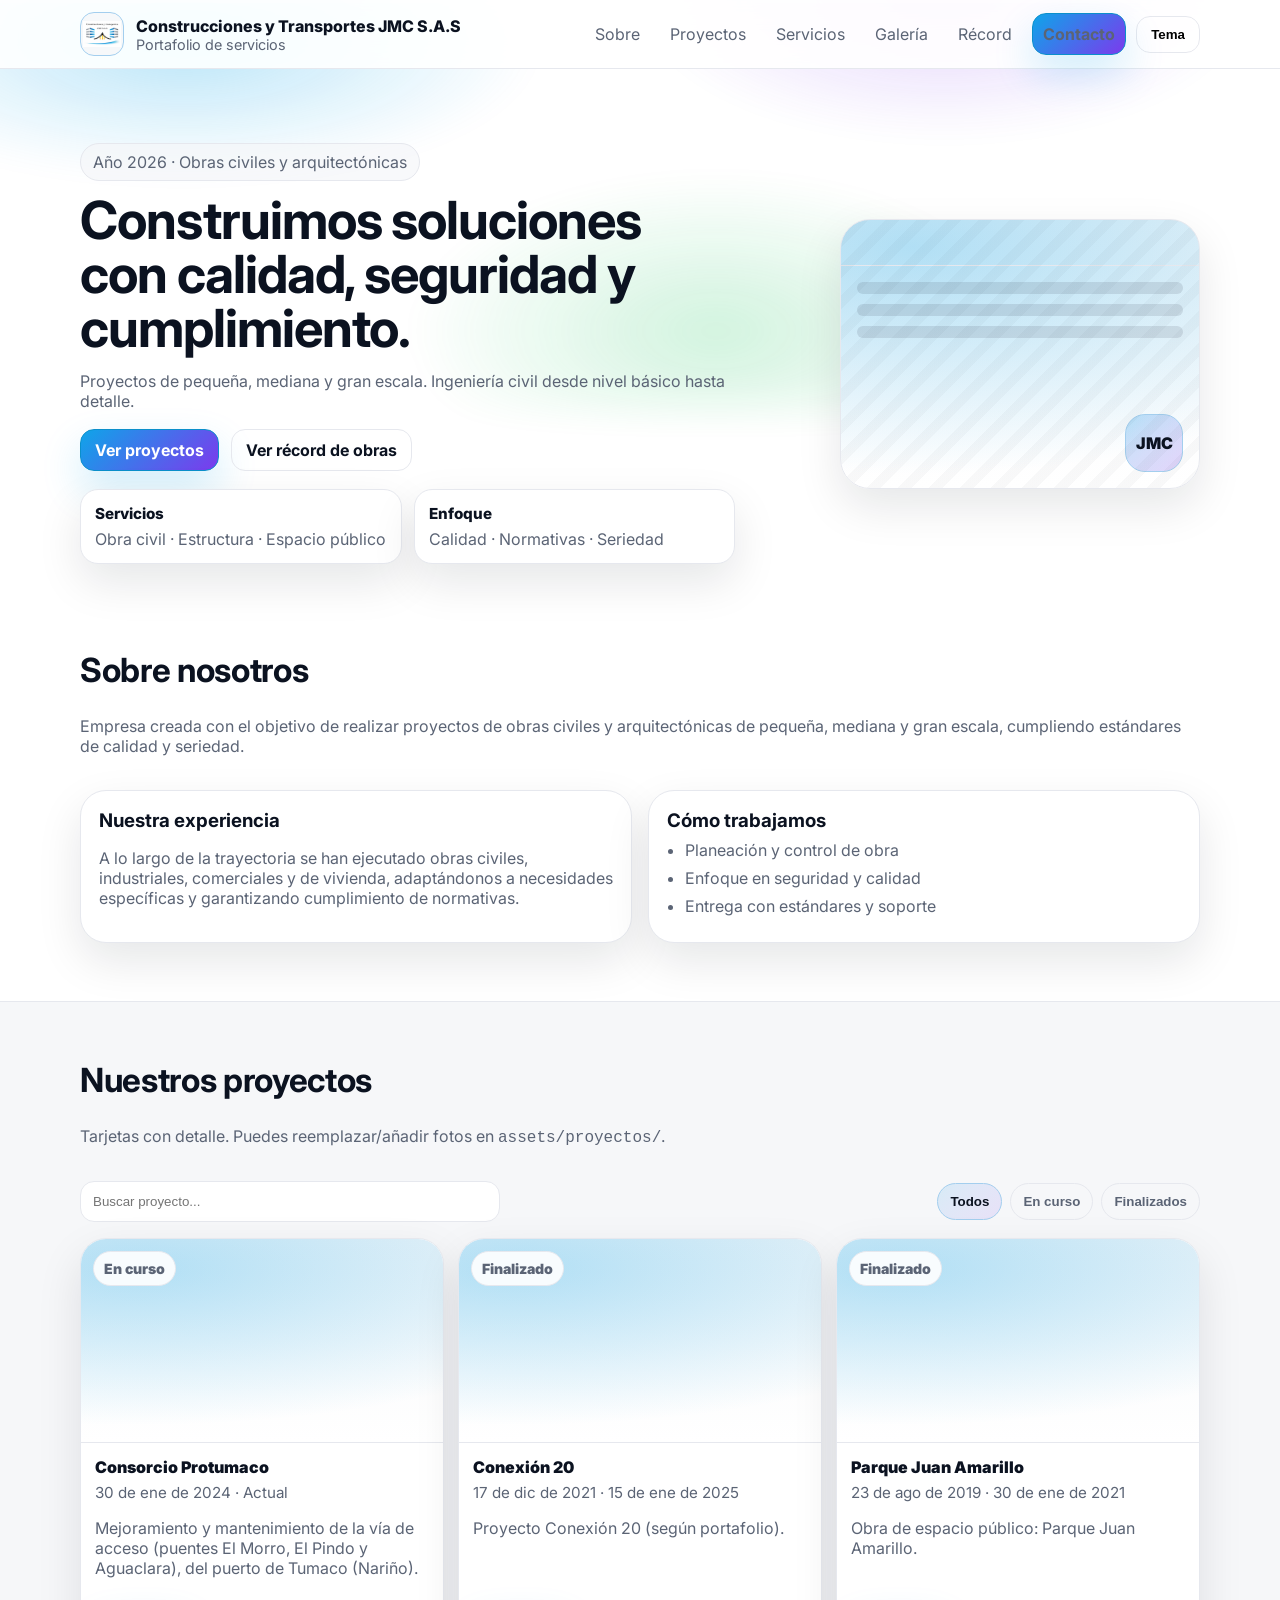
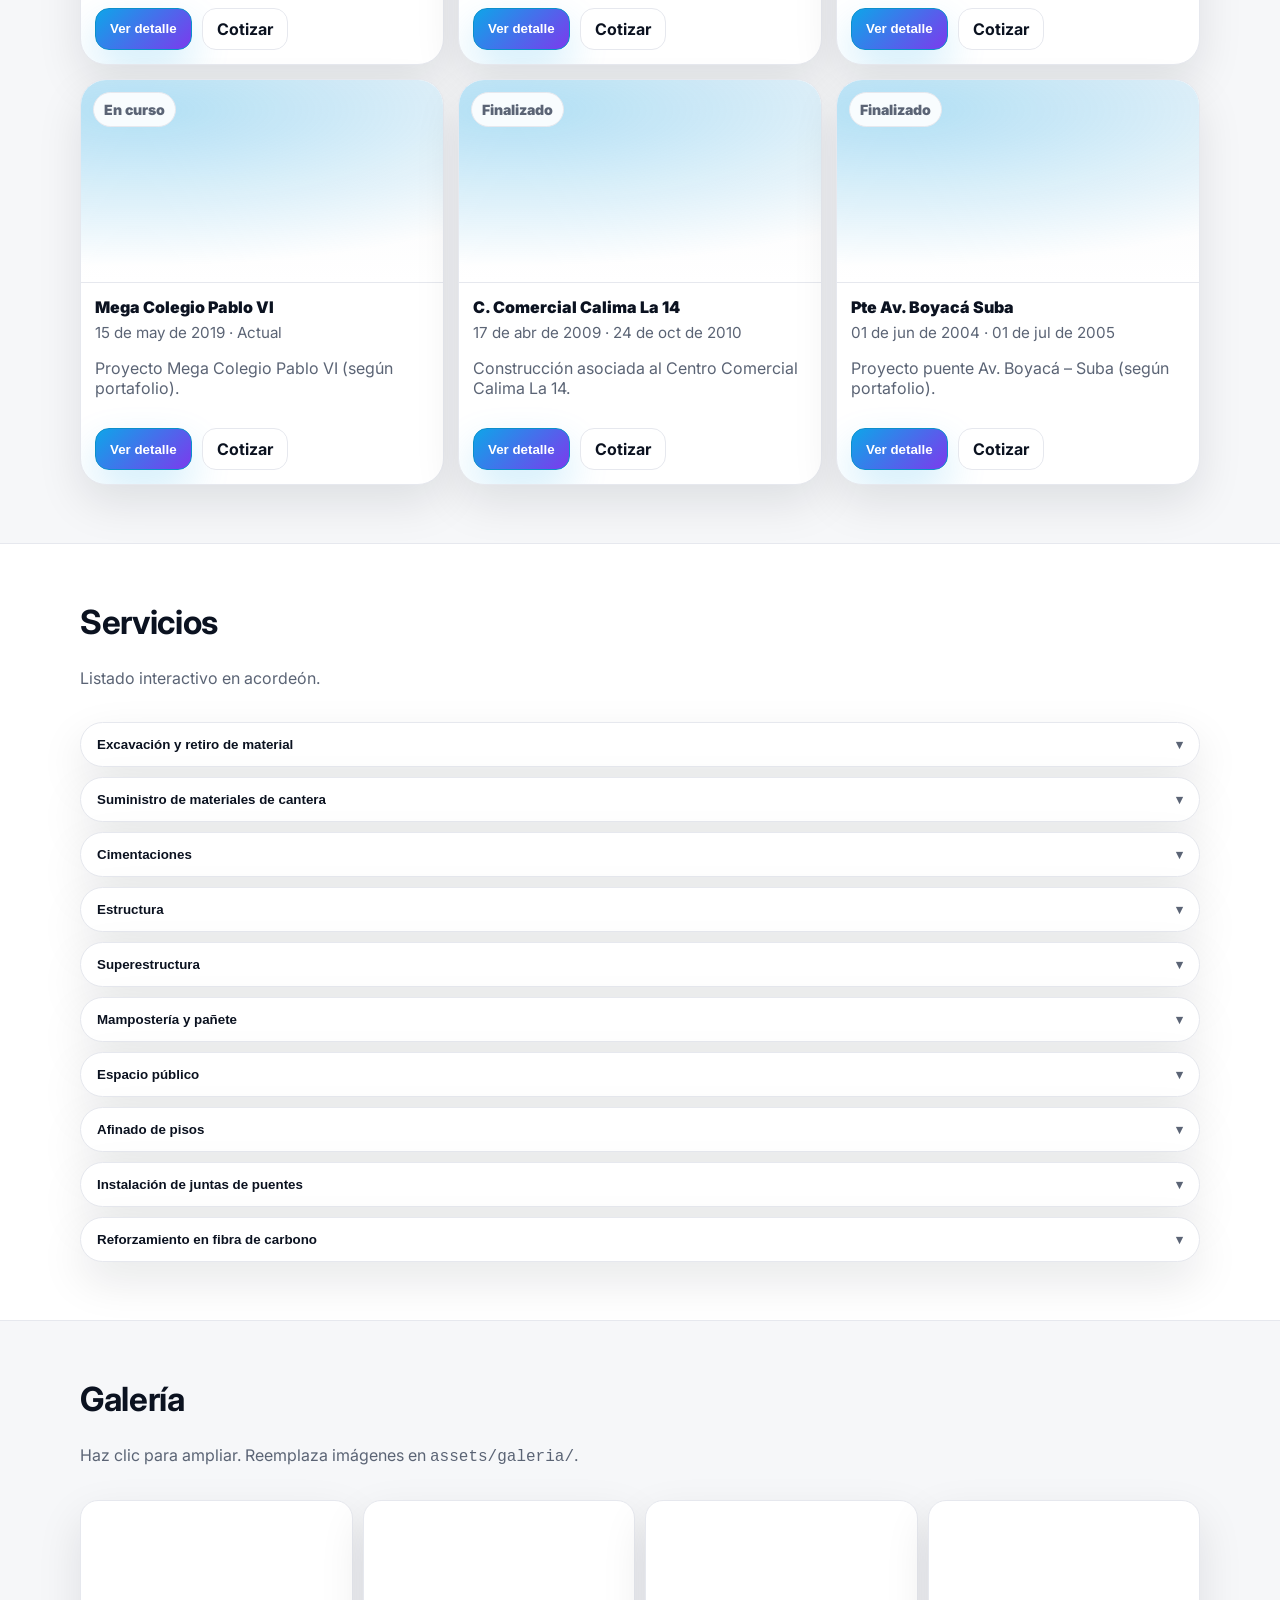
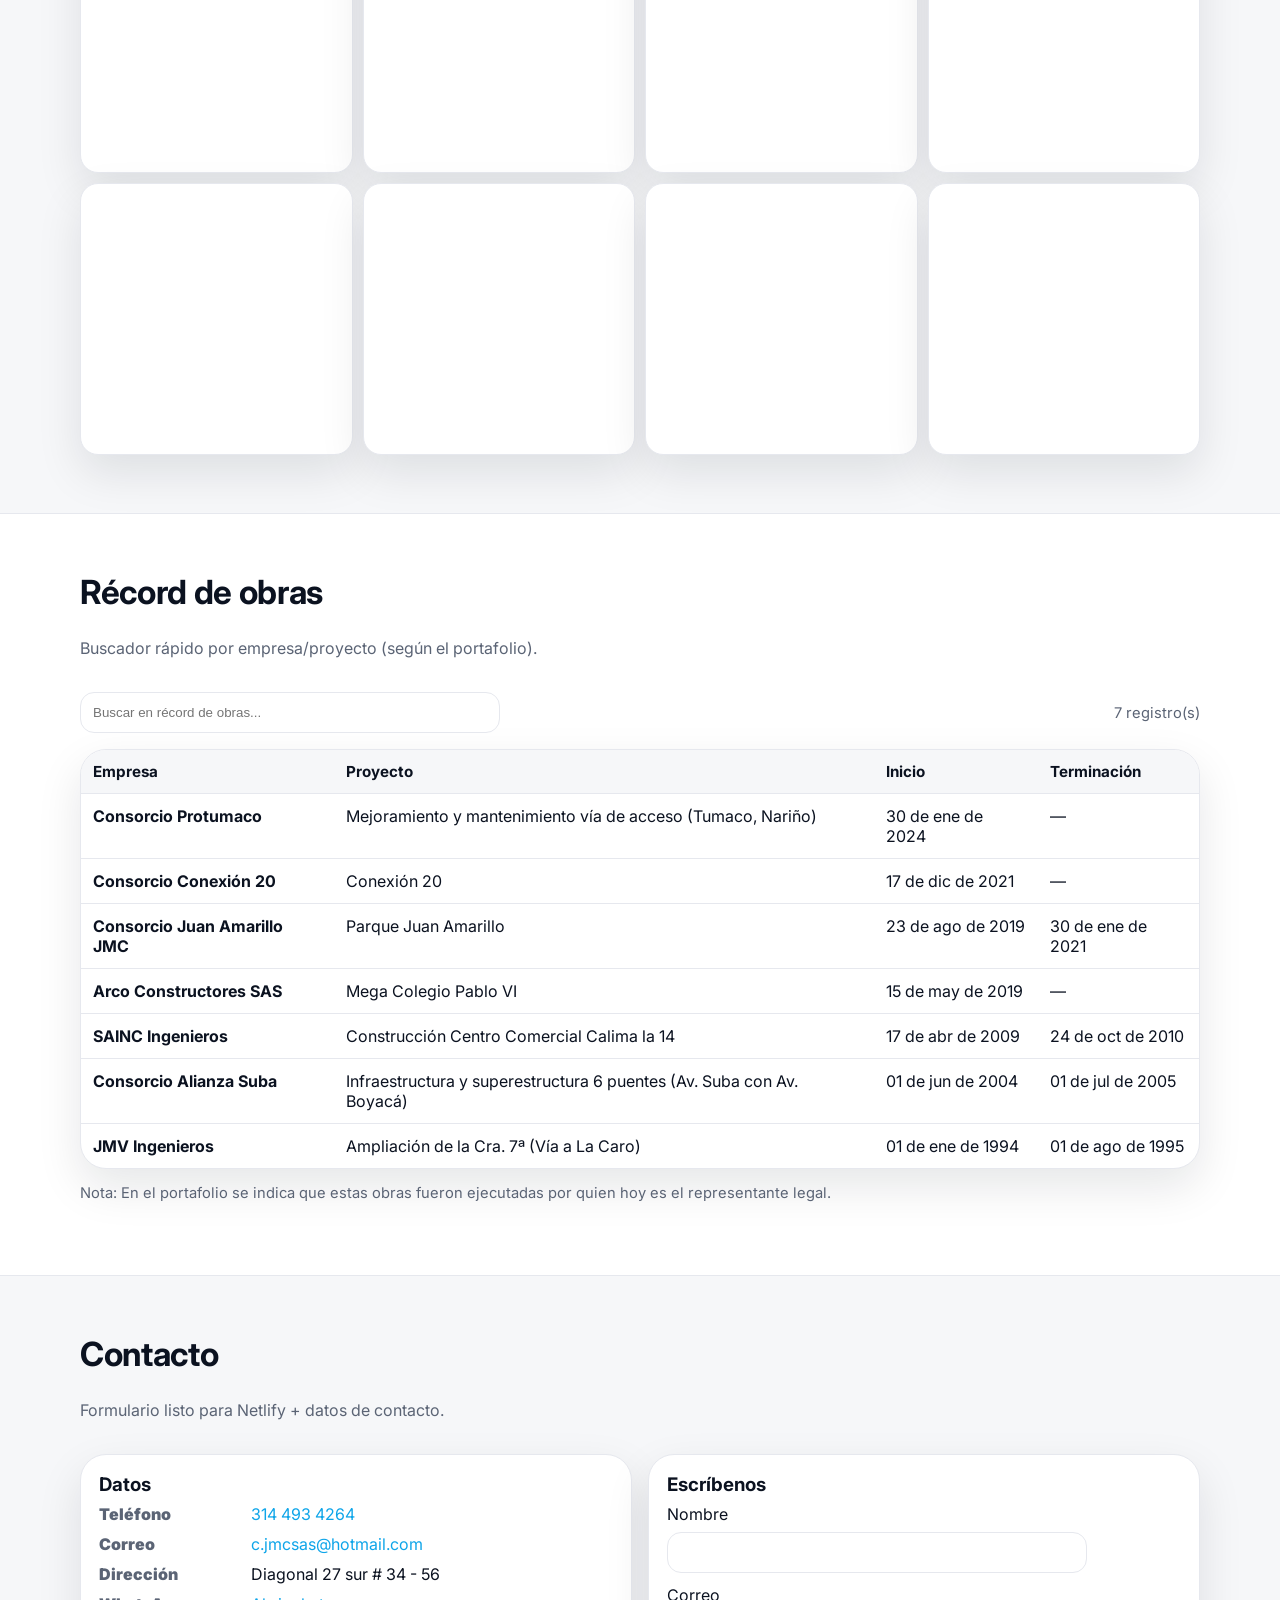
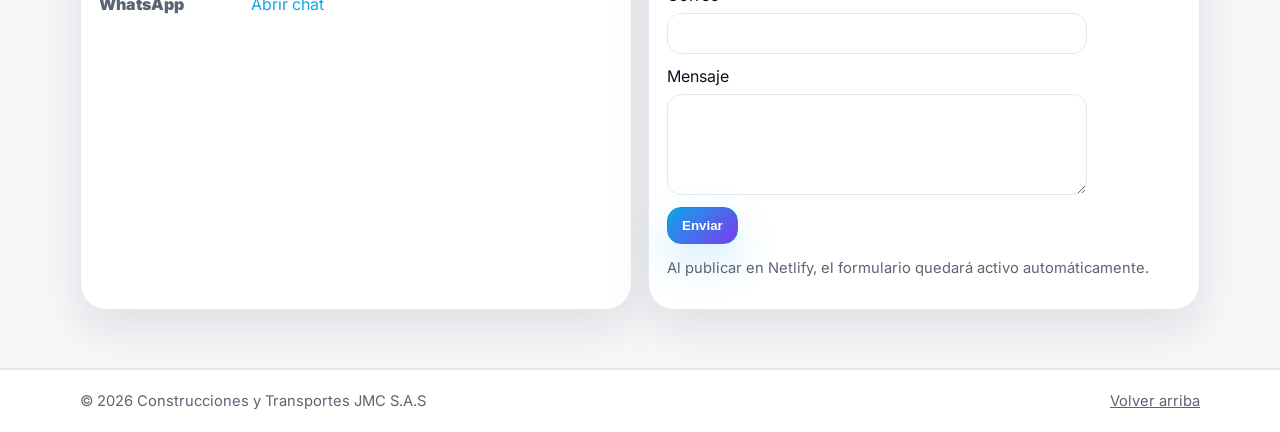
==== index.html @ 4c03ea97 "Subi sitio JMC" ====
<!doctype html>
<html lang="es">
<head>
  <meta charset="utf-8" />
  <meta name="viewport" content="width=device-width, initial-scale=1" />
  <title>Construcciones y Transportes JMC S.A.S — Portafolio</title>
  <meta name="description" content="Portafolio de servicios: obras civiles y arquitectónicas. Proyectos, servicios, galería, récord de obras y contacto." />
  <meta name="theme-color" content="#0ea5e9" />

  <link rel="preconnect" href="https://fonts.googleapis.com">
  <link rel="preconnect" href="https://fonts.gstatic.com" crossorigin>
  <link href="https://fonts.googleapis.com/css2?family=Inter:wght@400;500;600;700&display=swap" rel="stylesheet">

  <link rel="stylesheet" href="styles.css" />
</head>
<body>
    <div class="progress" aria-hidden="true">
    <div class="progress__bar" id="progressBar"></div>
    </div>
  <a class="skip" href="#contenido">Saltar al contenido</a>

  <header class="header">
    <div class="container header__inner">
      <div class="brand" aria-label="Construcciones y Transportes JMC S.A.S">
        <div class="brand__mark" aria-label="Logo de Construcciones y Transportes JMC S.A.S">
            <img src="assets/logo-jmc.png" alt="Logo JMC" />
        </div>
        <div class="brand__text">
          <div class="brand__name">Construcciones y Transportes JMC S.A.S</div>
          <div class="brand__tag">Portafolio de servicios</div>
        </div>
      </div>

      <nav class="nav" aria-label="Navegación principal">
        <button class="nav__toggle" id="menuBtn" aria-expanded="false" aria-controls="menu">
          Menú
        </button>
        <div class="nav__links" id="menu">
          <a href="#sobre">Sobre</a>
          <a href="#proyectos">Proyectos</a>
          <a href="#servicios">Servicios</a>
          <a href="#galeria">Galería</a>
          <a href="#record">Récord</a>
          <a class="btn btn--primary" href="#contacto">Contacto</a>
          <button class="btn btn--ghost" id="themeBtn" type="button" aria-label="Cambiar tema">Tema</button>
        </div>
      </nav>
    </div>
  </header>

  <main id="contenido">
    <section class="hero">
    <div class="hero__bg" aria-hidden="true"></div>
      <div class="container hero__inner">
        <div class="hero__copy">
          <p class="pill">Año 2026 · Obras civiles y arquitectónicas</p>
          <h1>Construimos soluciones con calidad, seguridad y cumplimiento.</h1>
          <p class="muted">
            Proyectos de pequeña, mediana y gran escala. Ingeniería civil desde nivel básico hasta detalle.
          </p>

          <div class="hero__cta">
            <a class="btn btn--primary" href="#proyectos">Ver proyectos</a>
            <a class="btn btn--ghost" href="#record">Ver récord de obras</a>
          </div>

          <div class="hero__meta">
            <div class="metaCard">
              <div class="metaCard__k">Servicios</div>
              <div class="metaCard__v">Obra civil · Estructura · Espacio público</div>
            </div>
            <div class="metaCard">
              <div class="metaCard__k">Enfoque</div>
              <div class="metaCard__v">Calidad · Normativas · Seriedad</div>
            </div>
          </div>
        </div>

        <div class="hero__visual" aria-hidden="true">
          <div class="visualCard">
            <div class="visualCard__top"></div>
            <div class="visualCard__lines">
              <div></div><div></div><div></div>
            </div>
            <div class="visualCard__badge">JMC</div>
          </div>
        </div>
      </div>
    </section>

    <section id="sobre" class="section">
      <div class="container">
        <div class="section__head">
          <h2>Sobre nosotros</h2>
          <p class="muted">
            Empresa creada con el objetivo de realizar proyectos de obras civiles y arquitectónicas de pequeña, mediana y gran escala,
            cumpliendo estándares de calidad y seriedad.
          </p>
        </div>

        <div class="grid2">
          <article class="card">
            <h3>Nuestra experiencia</h3>
            <p class="muted">
              A lo largo de la trayectoria se han ejecutado obras civiles, industriales, comerciales y de vivienda,
              adaptándonos a necesidades específicas y garantizando cumplimiento de normativas.
            </p>
          </article>

          <article class="card">
            <h3>Cómo trabajamos</h3>
            <ul class="list">
              <li>Planeación y control de obra</li>
              <li>Enfoque en seguridad y calidad</li>
              <li>Entrega con estándares y soporte</li>
            </ul>
          </article>
        </div>
      </div>
    </section>

    <section id="proyectos" class="section section--alt">
      <div class="container">
        <div class="section__head">
          <h2>Nuestros proyectos</h2>
          <p class="muted">Tarjetas con detalle. Puedes reemplazar/añadir fotos en <code>assets/proyectos/</code>.</p>
        </div>

        <div class="toolbar">
          <input id="projectSearch" class="input" type="search" placeholder="Buscar proyecto..." />
          <div class="chips" role="tablist" aria-label="Filtrar proyectos">
            <button class="chip is-active" data-filter="todos" type="button">Todos</button>
            <button class="chip" data-filter="en-curso" type="button">En curso</button>
            <button class="chip" data-filter="finalizado" type="button">Finalizados</button>
          </div>
        </div>

        <div id="projectsGrid" class="cards"></div>
      </div>
    </section>

    <section id="servicios" class="section">
      <div class="container">
        <div class="section__head">
          <h2>Servicios</h2>
          <p class="muted">Listado interactivo en acordeón.</p>
        </div>

        <div id="servicesAccordion" class="accordion"></div>
      </div>
    </section>

    <section id="galeria" class="section section--alt">
      <div class="container">
        <div class="section__head">
          <h2>Galería</h2>
          <p class="muted">Haz clic para ampliar. Reemplaza imágenes en <code>assets/galeria/</code>.</p>
        </div>

        <div id="galleryGrid" class="gallery"></div>
      </div>
    </section>

    <section id="record" class="section">
      <div class="container">
        <div class="section__head">
          <h2>Récord de obras</h2>
          <p class="muted">Buscador rápido por empresa/proyecto (según el portafolio).</p>
        </div>

        <div class="toolbar">
          <input id="recordSearch" class="input" type="search" placeholder="Buscar en récord de obras..." />
          <span class="muted small" id="recordCount"></span>
        </div>

        <div class="tableWrap">
          <table class="table" aria-label="Récord de obras">
            <thead>
              <tr>
                <th>Empresa</th>
                <th>Proyecto</th>
                <th>Inicio</th>
                <th>Terminación</th>
              </tr>
            </thead>
            <tbody id="recordBody"></tbody>
          </table>
        </div>

        <p class="muted small">
          Nota: En el portafolio se indica que estas obras fueron ejecutadas por quien hoy es el representante legal.
        </p>
      </div>
    </section>

    <section id="contacto" class="section section--alt">
      <div class="container">
        <div class="section__head">
          <h2>Contacto</h2>
          <p class="muted">Formulario listo para Netlify + datos de contacto.</p>
        </div>

        <div class="grid2">
          <article class="card">
            <h3>Datos</h3>
            <div class="kv">
              <div class="kv__k">Teléfono</div>
              <div class="kv__v"><a href="tel:+573144934264">314 493 4264</a></div>

              <div class="kv__k">Correo</div>
              <div class="kv__v"><a href="mailto:c.jmcsas@hotmail.com">c.jmcsas@hotmail.com</a></div>

              <div class="kv__k">Dirección</div>
              <div class="kv__v">Diagonal 27 sur # 34 - 56</div>

              <div class="kv__k">WhatsApp</div>
              <div class="kv__v"><a href="https://wa.me/573144934264" target="_blank" rel="noreferrer">Abrir chat</a></div>
            </div>
          </article>

          <article class="card">
            <h3>Escríbenos</h3>

            <!-- Netlify Forms -->
            <form name="contacto" method="POST" data-netlify="true" netlify-honeypot="bot-field">
              <input type="hidden" name="form-name" value="contacto" />
              <p class="hidden">
                <label>Si eres bot, no llenes esto: <input name="bot-field" /></label>
              </p>

              <label class="label">Nombre
                <input class="input" name="nombre" required />
              </label>

              <label class="label">Correo
                <input class="input" name="email" type="email" required />
              </label>

              <label class="label">Mensaje
                <textarea class="input" name="mensaje" rows="5" required></textarea>
              </label>

              <button class="btn btn--primary" type="submit">Enviar</button>
              <p class="muted small">Al publicar en Netlify, el formulario quedará activo automáticamente.</p>
            </form>
          </article>
        </div>
      </div>
    </section>
  </main>

  <footer class="footer">
    <div class="container footer__inner">
      <span class="muted small">© <span id="year"></span> Construcciones y Transportes JMC S.A.S</span>
      <a class="muted small" href="#contenido">Volver arriba</a>
    </div>
  </footer>

  <!-- Modal reutilizable -->
  <div class="modal" id="modal" aria-hidden="true" role="dialog" aria-modal="true" aria-label="Detalle">
    <div class="modal__backdrop" data-close></div>
    <div class="modal__panel" role="document">
      <button class="modal__close" data-close aria-label="Cerrar">✕</button>
      <div id="modalContent"></div>
    </div>
  </div>

  <script src="main.js"></script>
</body>
</html>
---- styles.css ----
:root{
  --bg: #ffffff;
  --bg2:#f6f7f9;
  --text:#0b1220;
  --muted:#5b6475;
  --card:#ffffff;
  --border:#e6e8ee;

  /* acentos más “premium” */
  --accent:#0ea5e9;
  --accent2:#7c3aed;   /* violeta */
  --accent3:#22c55e;   /* verde */
  --shadow: 0 18px 45px rgba(11,18,32,.10);

  --radius: 18px;
  --radius2: 26px;

  --ease: cubic-bezier(.2,.8,.2,1);
}

[data-theme="dark"]{
  --bg:#0b1220;
  --bg2:#0f172a;
  --text:#eaf0ff;
  --muted:#aab3c7;
  --card:#0f172a;
  --border:#22304a;

  --accent:#38bdf8;
  --accent2:#a78bfa;
  --accent3:#4ade80;

  --shadow: 0 18px 60px rgba(0,0,0,.40);
}

*{box-sizing:border-box}
html{scroll-behavior:smooth}
body{
  margin:0;
  font-family: Inter, system-ui, -apple-system, Segoe UI, Roboto, Arial, sans-serif;
  background:var(--bg);
  color:var(--text);
  overflow-x:hidden;
}

a{color:inherit}
code{font-family: ui-monospace, SFMono-Regular, Menlo, Monaco, Consolas, "Liberation Mono", "Courier New", monospace}

.container{width:min(1120px, 92%); margin-inline:auto}
.muted{color:var(--muted)}
.small{font-size:.92rem}
.hidden{display:none}

/* Barra de progreso */
.progress{
  position:fixed;
  top:0; left:0; right:0;
  height:3px;
  z-index:999;
  background: color-mix(in oklab, var(--bg), transparent 60%);
}
.progress__bar{
  height:100%;
  width:0%;
  background: linear-gradient(90deg, var(--accent), var(--accent2), var(--accent3));
  box-shadow: 0 0 18px color-mix(in oklab, var(--accent), transparent 60%);
}

/* Accesibilidad */
.skip{
  position:absolute; left:-999px; top:auto; width:1px; height:1px; overflow:hidden;
}
.skip:focus{left:12px; top:12px; width:auto; height:auto; padding:10px 12px; background:var(--card); border:1px solid var(--border); border-radius:12px; z-index:999}

/* Header */
.header{
  position:sticky; top:0; z-index:50;
  backdrop-filter:saturate(180%) blur(12px);
  background: color-mix(in oklab, var(--bg), transparent 10%);
  border-bottom:1px solid var(--border);
}
.header__inner{display:flex; align-items:center; justify-content:space-between; gap:16px; padding:12px 0}

.brand{display:flex; align-items:center; gap:12px; min-width:240px}
.brand__mark{
  width:44px;
  height:44px;
  border-radius:14px;
  display:grid;
  place-items:center;
  overflow:hidden; /* importante para que el logo no se salga */
  border:1px solid color-mix(in oklab, var(--accent), var(--border) 60%);
  background: color-mix(in oklab, var(--bg2), transparent 20%);
}

.brand__mark img{
  width:100%;
  height:100%;
  object-fit:contain; /* mantiene proporción del logo */
  padding:2px;        /* aire alrededor, ajusta si lo quieres más grande */
}

.brand__name{font-weight:800}
.brand__tag{font-size:.9rem; color:var(--muted)}

.nav{display:flex; align-items:center; gap:12px}
.nav__toggle{
  display:none;
  padding:10px 12px;
  border-radius:12px;
  border:1px solid var(--border);
  background:var(--card);
  cursor:pointer;
}
.nav__links{display:flex; align-items:center; gap:10px}
.nav__links a{padding:10px 10px; text-decoration:none; color:var(--muted); position:relative}
.nav__links a:hover{color:var(--text)}
.nav__links a::after{
  content:"";
  position:absolute;
  left:10px; right:10px; bottom:6px;
  height:2px; border-radius:99px;
  transform:scaleX(0);
  transform-origin:left;
  transition:transform .25s var(--ease);
  background: linear-gradient(90deg, var(--accent), var(--accent2));
}
.nav__links a:hover::after{transform:scaleX(1)}

.btn{
  display:inline-flex; align-items:center; justify-content:center;
  gap:8px;
  padding:10px 14px;
  border-radius:14px;
  border:1px solid var(--border);
  background:var(--card);
  cursor:pointer;
  text-decoration:none;
  font-weight:700;
  transition: transform .18s var(--ease), box-shadow .18s var(--ease), border-color .18s var(--ease);
}
.btn:hover{transform: translateY(-1px); box-shadow: var(--shadow)}
.btn:active{transform: translateY(0px) scale(.99)}

.btn--primary{
  background: linear-gradient(135deg, var(--accent), var(--accent2));
  border-color: color-mix(in oklab, var(--accent), #000 10%);
  color:white;
  box-shadow: 0 18px 40px rgba(14,165,233,.20);
}
.btn--primary:hover{
  box-shadow: 0 22px 55px rgba(124,58,237,.22);
}
.btn--ghost{background:transparent}

/* HERO más llamativo */
.hero{padding:74px 0 28px; position:relative}
.hero__bg{
  position:absolute;
  inset:-180px -120px auto -120px;
  height:520px;
  background:
    radial-gradient(600px 220px at 20% 30%, color-mix(in oklab, var(--accent), transparent 70%), transparent 60%),
    radial-gradient(520px 240px at 70% 20%, color-mix(in oklab, var(--accent2), transparent 75%), transparent 60%),
    radial-gradient(520px 260px at 55% 85%, color-mix(in oklab, var(--accent3), transparent 78%), transparent 60%);
  filter: blur(18px);
  opacity:.95;
  pointer-events:none;
  animation: floatBg 10s var(--ease) infinite alternate;
}
@keyframes floatBg{
  from{ transform: translateY(-6px) }
  to{ transform: translateY(10px) }
}

.hero__inner{display:grid; grid-template-columns: 1.2fr .8fr; gap:28px; align-items:center; position:relative}
.pill{
  display:inline-flex; align-items:center;
  padding:8px 12px;
  border-radius:999px;
  border:1px solid var(--border);
  background: color-mix(in oklab, var(--bg2), transparent 30%);
  color:var(--muted);
  margin:0 0 12px;
}
.hero h1{
  font-size: clamp(2.05rem, 4.1vw, 3.35rem);
  line-height:1.03;
  margin:0 0 12px;
  letter-spacing:-.02em;
}
.hero h1 .grad{
  background: linear-gradient(135deg, var(--accent), var(--accent2));
  -webkit-background-clip:text;
  background-clip:text;
  color:transparent;
}
.hero__cta{display:flex; gap:12px; flex-wrap:wrap; margin:18px 0 18px}

.hero__meta{display:grid; grid-template-columns:1fr 1fr; gap:12px}
.metaCard{
  padding:14px;
  border-radius: var(--radius);
  border:1px solid var(--border);
  background: color-mix(in oklab, var(--card), transparent 0%);
  box-shadow: var(--shadow);
  transition: transform .22s var(--ease);
}
.metaCard:hover{transform: translateY(-2px)}
.metaCard__k{font-weight:800; font-size:.95rem}
.metaCard__v{color:var(--muted); margin-top:6px}

.hero__visual{display:flex; justify-content:flex-end}
.visualCard{
  width:min(360px, 100%);
  aspect-ratio: 4/3;
  border-radius: 30px;
  border:1px solid var(--border);
  background:
    radial-gradient(900px 380px at 20% 10%, color-mix(in oklab, var(--accent), transparent 70%), transparent 60%),
    linear-gradient(180deg, var(--bg2), var(--bg));
  box-shadow: var(--shadow);
  position:relative;
  overflow:hidden;
  transform-style:preserve-3d;
  transition: transform .25s var(--ease);
}
.visualCard::after{
  content:"";
  position:absolute;
  inset:-40px;
  background: repeating-linear-gradient(
    135deg,
    color-mix(in oklab, var(--text), transparent 92%),
    color-mix(in oklab, var(--text), transparent 92%) 10px,
    transparent 10px,
    transparent 22px
  );
  opacity:.35;
  pointer-events:none;
}
.visualCard__top{height:46px; border-bottom:1px solid var(--border)}
.visualCard__lines{padding:16px; display:grid; gap:10px; position:relative}
.visualCard__lines div{
  height:12px;
  border-radius:999px;
  background: color-mix(in oklab, var(--text), transparent 90%);
}
.visualCard__badge{
  position:absolute; right:16px; bottom:16px;
  width:58px; height:58px; border-radius:20px;
  background: linear-gradient(135deg,
    color-mix(in oklab, var(--accent), transparent 70%),
    color-mix(in oklab, var(--accent2), transparent 78%));
  border:1px solid color-mix(in oklab, var(--accent), var(--border) 60%);
  display:grid; place-items:center;
  font-weight:900;
}

/* Secciones */
.section{padding:58px 0}
.section--alt{background:var(--bg2); border-block:1px solid var(--border)}
.section__head{display:flex; flex-direction:column; gap:10px; margin-bottom:18px}
.section__head h2{margin:0; font-size: clamp(1.45rem, 2.6vw, 2.1rem); letter-spacing:-.01em}

.grid2{display:grid; grid-template-columns:1fr 1fr; gap:16px}
.card{
  padding:18px;
  border-radius: var(--radius2);
  border:1px solid var(--border);
  background:var(--card);
  box-shadow: var(--shadow);
  transition: transform .22s var(--ease), box-shadow .22s var(--ease);
}
.card:hover{transform: translateY(-2px); box-shadow: 0 22px 70px rgba(11,18,32,.12)}
.card h3{margin:0 0 8px}
.list{margin:0; padding-left:18px; color:var(--muted)}
.list li{margin:8px 0}

.toolbar{display:flex; align-items:center; justify-content:space-between; gap:12px; flex-wrap:wrap; margin:14px 0 16px}
.input{
  width:min(420px, 100%);
  padding:12px 12px;
  border-radius:14px;
  border:1px solid var(--border);
  background:var(--card);
  color:var(--text);
  outline:none;
  transition: border-color .18s var(--ease), box-shadow .18s var(--ease);
}
.input:focus{
  border-color: color-mix(in oklab, var(--accent), var(--border) 40%);
  box-shadow: 0 0 0 6px color-mix(in oklab, var(--accent), transparent 88%);
}
.label{display:grid; gap:8px; margin-bottom:12px}
textarea.input{resize:vertical}

.chips{display:flex; gap:8px; flex-wrap:wrap}
.chip{
  padding:10px 12px;
  border-radius:999px;
  border:1px solid var(--border);
  background:transparent;
  cursor:pointer;
  color:var(--muted);
  font-weight:800;
  transition: transform .18s var(--ease), background .18s var(--ease);
}
.chip:hover{transform: translateY(-1px)}
.chip.is-active{
  background: linear-gradient(135deg,
    color-mix(in oklab, var(--accent), transparent 85%),
    color-mix(in oklab, var(--accent2), transparent 88%));
  border-color: color-mix(in oklab, var(--accent), var(--border) 60%);
  color:var(--text);
}

.cards{display:grid; grid-template-columns: repeat(3, 1fr); gap:14px}
.pcard{
  border-radius: var(--radius2);
  border:1px solid var(--border);
  background:var(--card);
  box-shadow: var(--shadow);
  overflow:hidden;
  display:flex; flex-direction:column;
  transition: transform .22s var(--ease), box-shadow .22s var(--ease);
}
.pcard:hover{transform: translateY(-3px); box-shadow: 0 26px 80px rgba(11,18,32,.14)}
.pcard__media{
  aspect-ratio: 16/9;
  background:
    radial-gradient(850px 260px at 15% 15%, color-mix(in oklab, var(--accent), transparent 70%), transparent 60%),
    linear-gradient(180deg, var(--bg2), var(--bg));
  border-bottom:1px solid var(--border);
  position:relative;
}
.pcard__media img{width:100%; height:100%; object-fit:cover; display:block}
.pcard__badge{
  position:absolute; left:12px; top:12px;
  padding:8px 10px;
  border-radius:999px;
  background: color-mix(in oklab, var(--bg), transparent 10%);
  border:1px solid var(--border);
  color:var(--muted);
  font-weight:900;
  font-size:.88rem;
}
.pcard__body{padding:14px}
.pcard__title{font-weight:900; margin:0 0 6px}
.pcard__meta{color:var(--muted); font-size:.95rem; margin:0 0 12px}
.pcard__actions{margin-top:auto; padding:0 14px 14px; display:flex; gap:10px}

.accordion{display:grid; gap:10px}
.accItem{
  border-radius: var(--radius2);
  border:1px solid var(--border);
  background:var(--card);
  box-shadow: var(--shadow);
  overflow:hidden;
  transition: transform .22s var(--ease);
}
.accItem:hover{transform: translateY(-1px)}
.accBtn{
  width:100%;
  text-align:left;
  padding:14px 16px;
  border:0;
  background:transparent;
  color:var(--text);
  font-weight:900;
  cursor:pointer;
  display:flex; align-items:center; justify-content:space-between;
}
.accPanel{padding:0 16px 16px; color:var(--muted); display:none}
.accItem.is-open .accPanel{display:block}
.accChevron{color:var(--muted)}

.gallery{display:grid; grid-template-columns: repeat(4, 1fr); gap:10px}
.gitem{
  border-radius: 18px;
  border:1px solid var(--border);
  overflow:hidden;
  background:var(--card);
  box-shadow: var(--shadow);
  cursor:pointer;
  aspect-ratio: 1/1;
  transition: transform .22s var(--ease);
}
.gitem:hover{transform: translateY(-2px) scale(1.01)}
.gitem img{width:100%; height:100%; object-fit:cover; display:block}

.tableWrap{
  border-radius: var(--radius2);
  border:1px solid var(--border);
  overflow:hidden;
  background:var(--card);
  box-shadow: var(--shadow);
}
.table{width:100%; border-collapse:collapse}
.table th, .table td{padding:12px 12px; border-bottom:1px solid var(--border); vertical-align:top}
.table th{
  background: color-mix(in oklab, var(--bg2), transparent 10%);
  text-align:left; font-size:.95rem;
}
.table tr:last-child td{border-bottom:none}
.table tbody tr:hover td{
  background: color-mix(in oklab, var(--accent), transparent 93%);
}

.kv{display:grid; grid-template-columns: 140px 1fr; gap:10px 12px; align-items:start}
.kv__k{color:var(--muted); font-weight:900}
.kv__v a{color:var(--accent); text-decoration:none}
.kv__v a:hover{text-decoration:underline}

.footer{padding:22px 0; border-top:1px solid var(--border)}
.footer__inner{display:flex; justify-content:space-between; align-items:center; gap:12px}

/* Modal */
.modal{position:fixed; inset:0; display:none; z-index:100}
.modal.is-open{display:block}
.modal__backdrop{position:absolute; inset:0; background:rgba(0,0,0,.55)}
.modal__panel{
  position:relative;
  width:min(920px, 92%);
  margin: 6vh auto;
  background:var(--card);
  border:1px solid var(--border);
  border-radius: 24px;
  box-shadow: var(--shadow);
  padding:16px;
  animation: pop .2s var(--ease) both;
}
@keyframes pop{
  from{transform: translateY(10px) scale(.98); opacity:.6}
  to{transform: translateY(0) scale(1); opacity:1}
}
.modal__close{
  position:absolute; right:12px; top:12px;
  width:40px; height:40px;
  border-radius:14px;
  border:1px solid var(--border);
  background:var(--card);
  cursor:pointer;
}
.modal__panel img{max-width:100%; border-radius:18px; border:1px solid var(--border)}

/* Reveal animations */
.reveal{
  opacity:0;
  transform: translateY(12px);
  transition: opacity .55s var(--ease), transform .55s var(--ease);
}
.reveal.is-visible{
  opacity:1;
  transform: translateY(0);
}

/* Preferencias de movimiento reducido */
@media (prefers-reduced-motion: reduce){
  *{animation:none !important; transition:none !important}
  html{scroll-behavior:auto}
}

/* Responsive */
@media (max-width: 980px){
  .hero__inner{grid-template-columns:1fr}
  .hero__visual{justify-content:flex-start}
  .cards{grid-template-columns: 1fr 1fr}
  .gallery{grid-template-columns: 1fr 1fr 1fr}
}
@media (max-width: 720px){
  .nav__toggle{display:inline-flex}
  .nav__links{
    display:none;
    position:absolute;
    right:4%;
    top:64px;
    width:min(420px, 92%);
    flex-direction:column;
    align-items:stretch;
    gap:8px;
    padding:12px;
    border-radius:18px;
    border:1px solid var(--border);
    background:var(--card);
    box-shadow: var(--shadow);
  }
  .nav__links.is-open{display:flex}
  .cards{grid-template-columns: 1fr}
  .grid2{grid-template-columns: 1fr}
  .gallery{grid-template-columns: 1fr 1fr}
  .kv{grid-template-columns: 1fr}
}
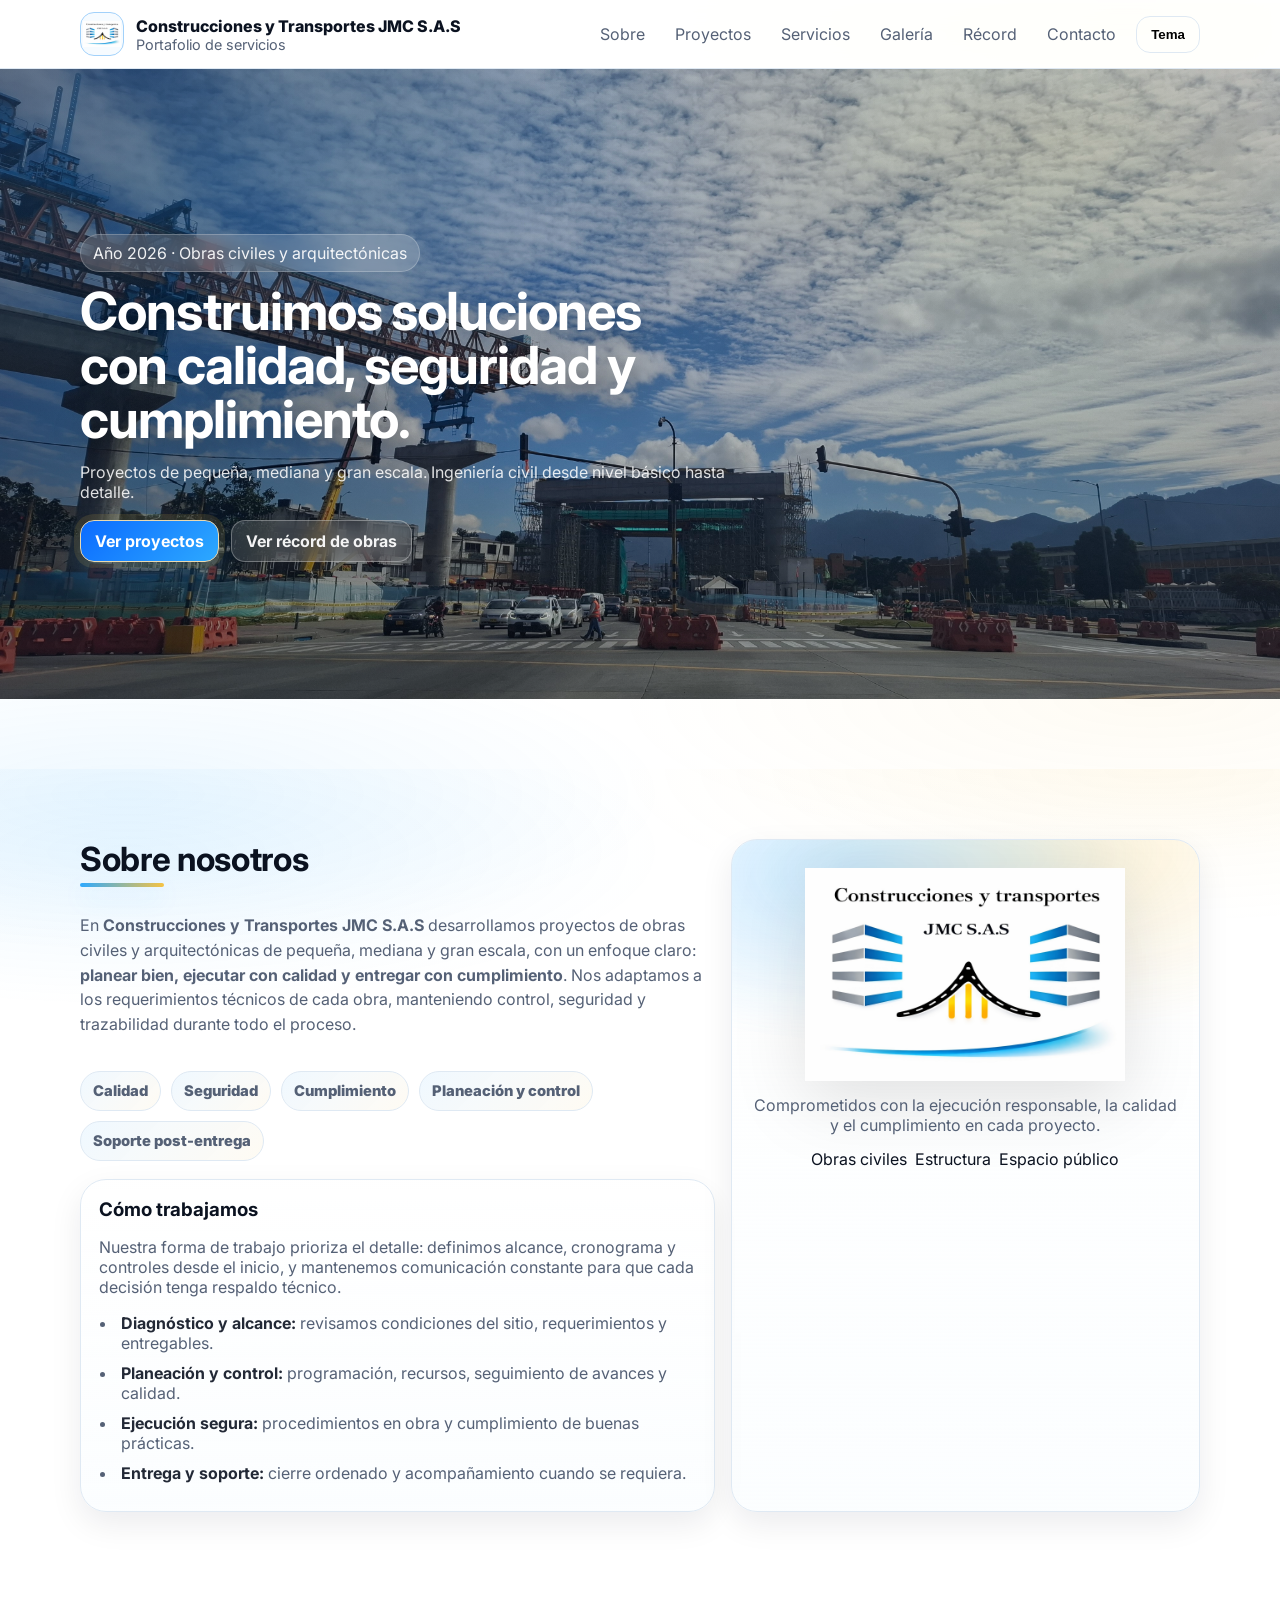
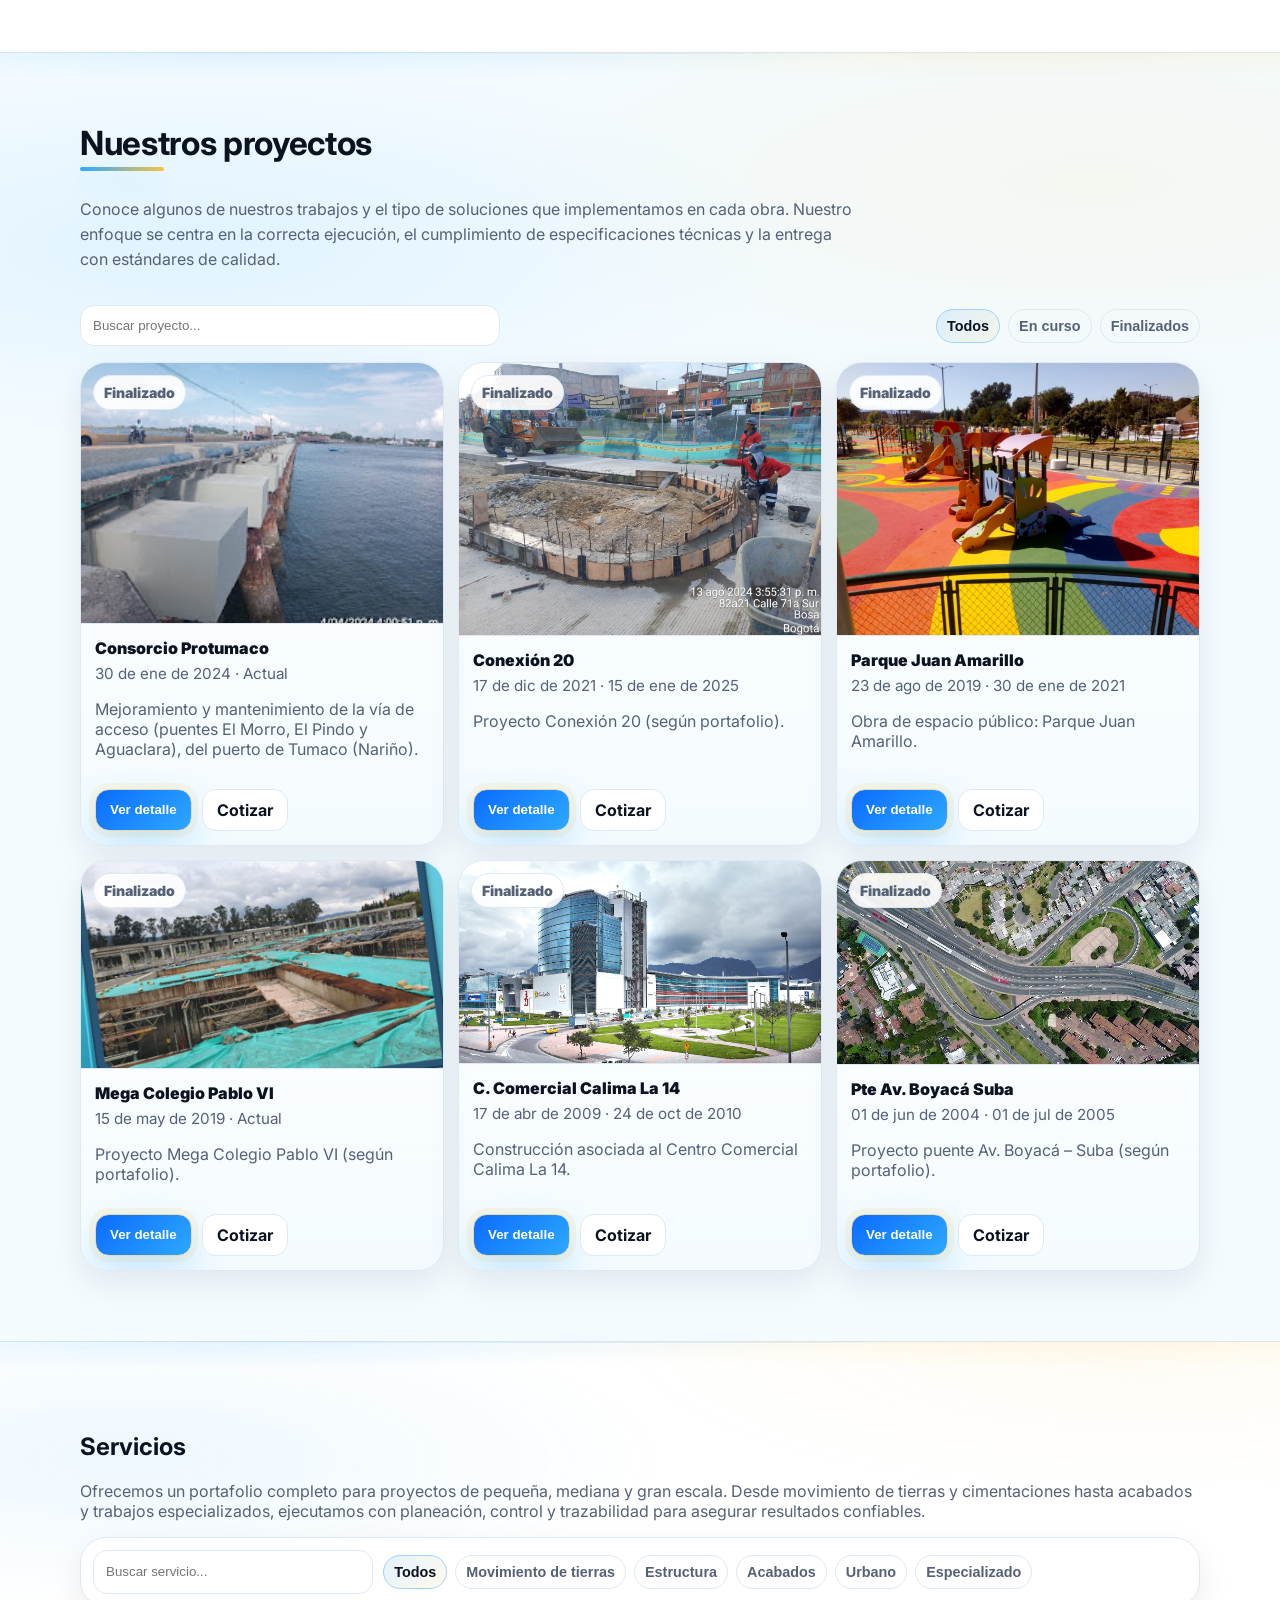
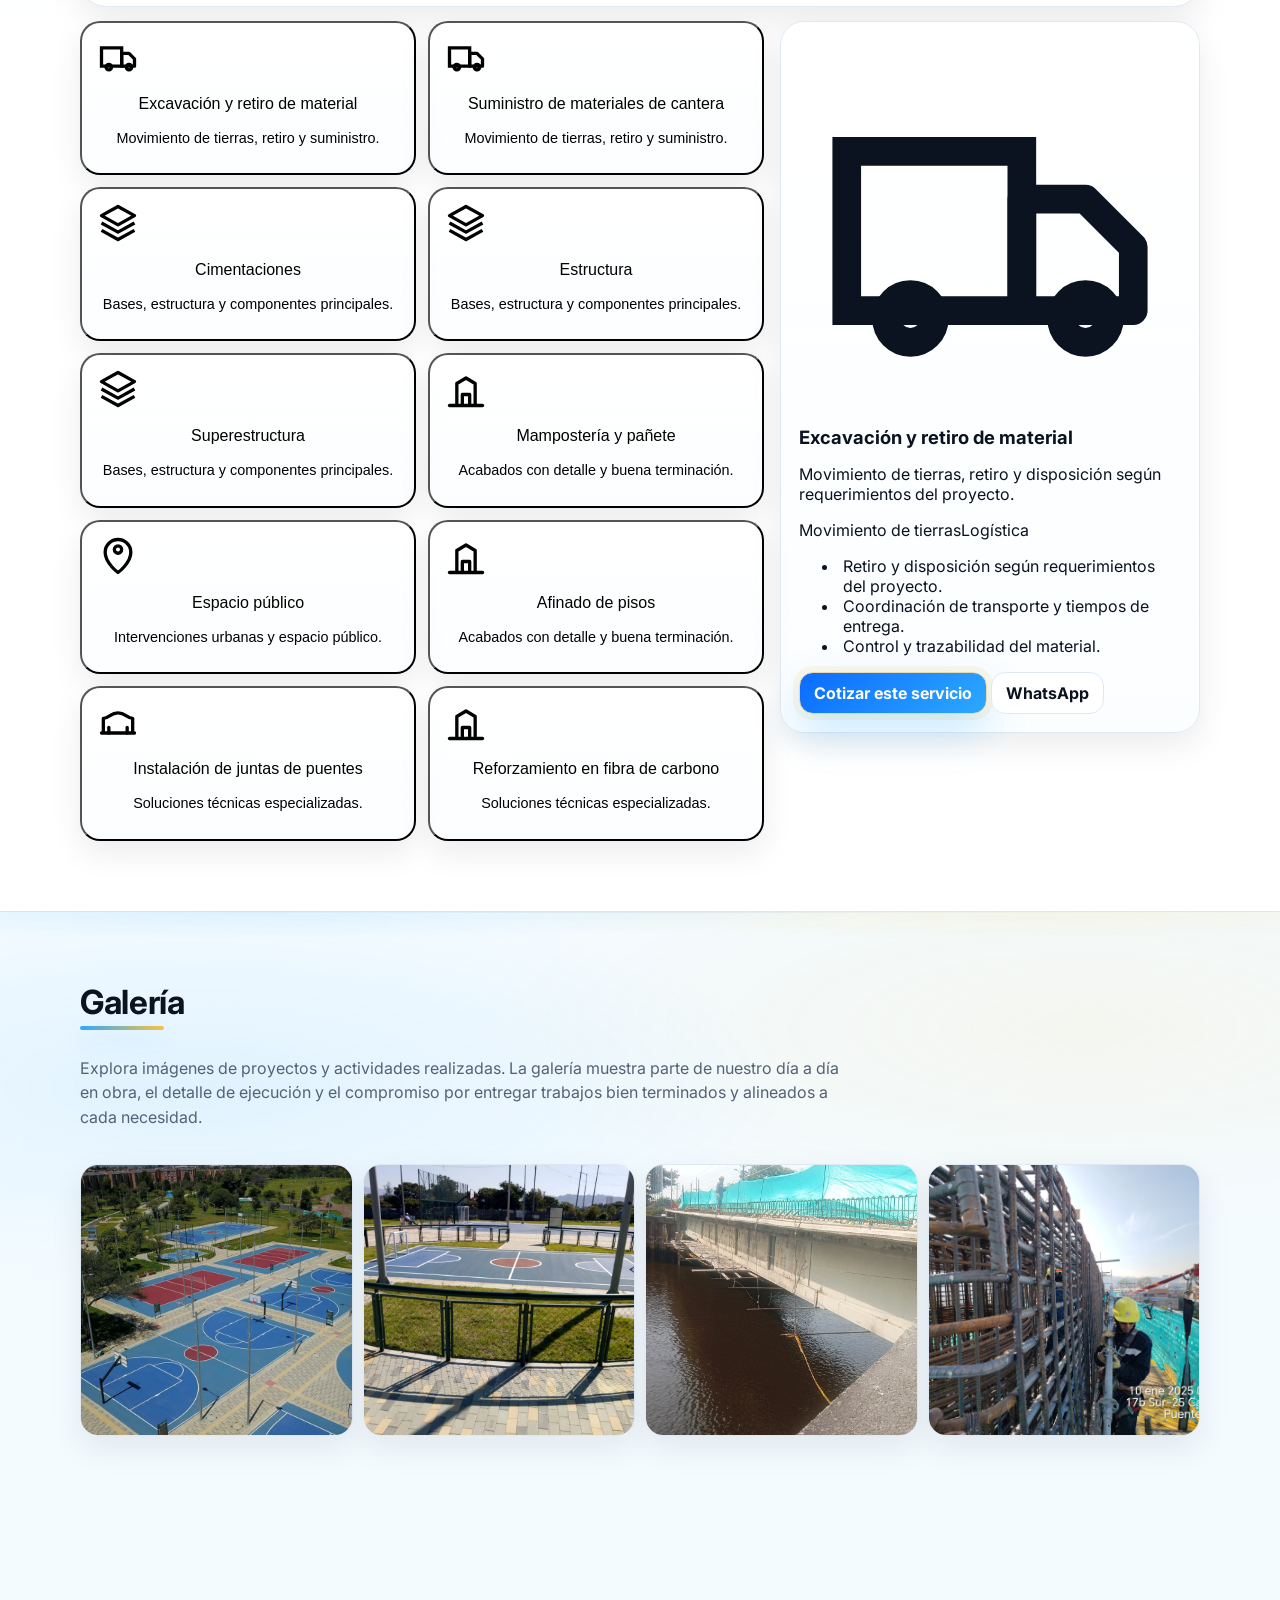
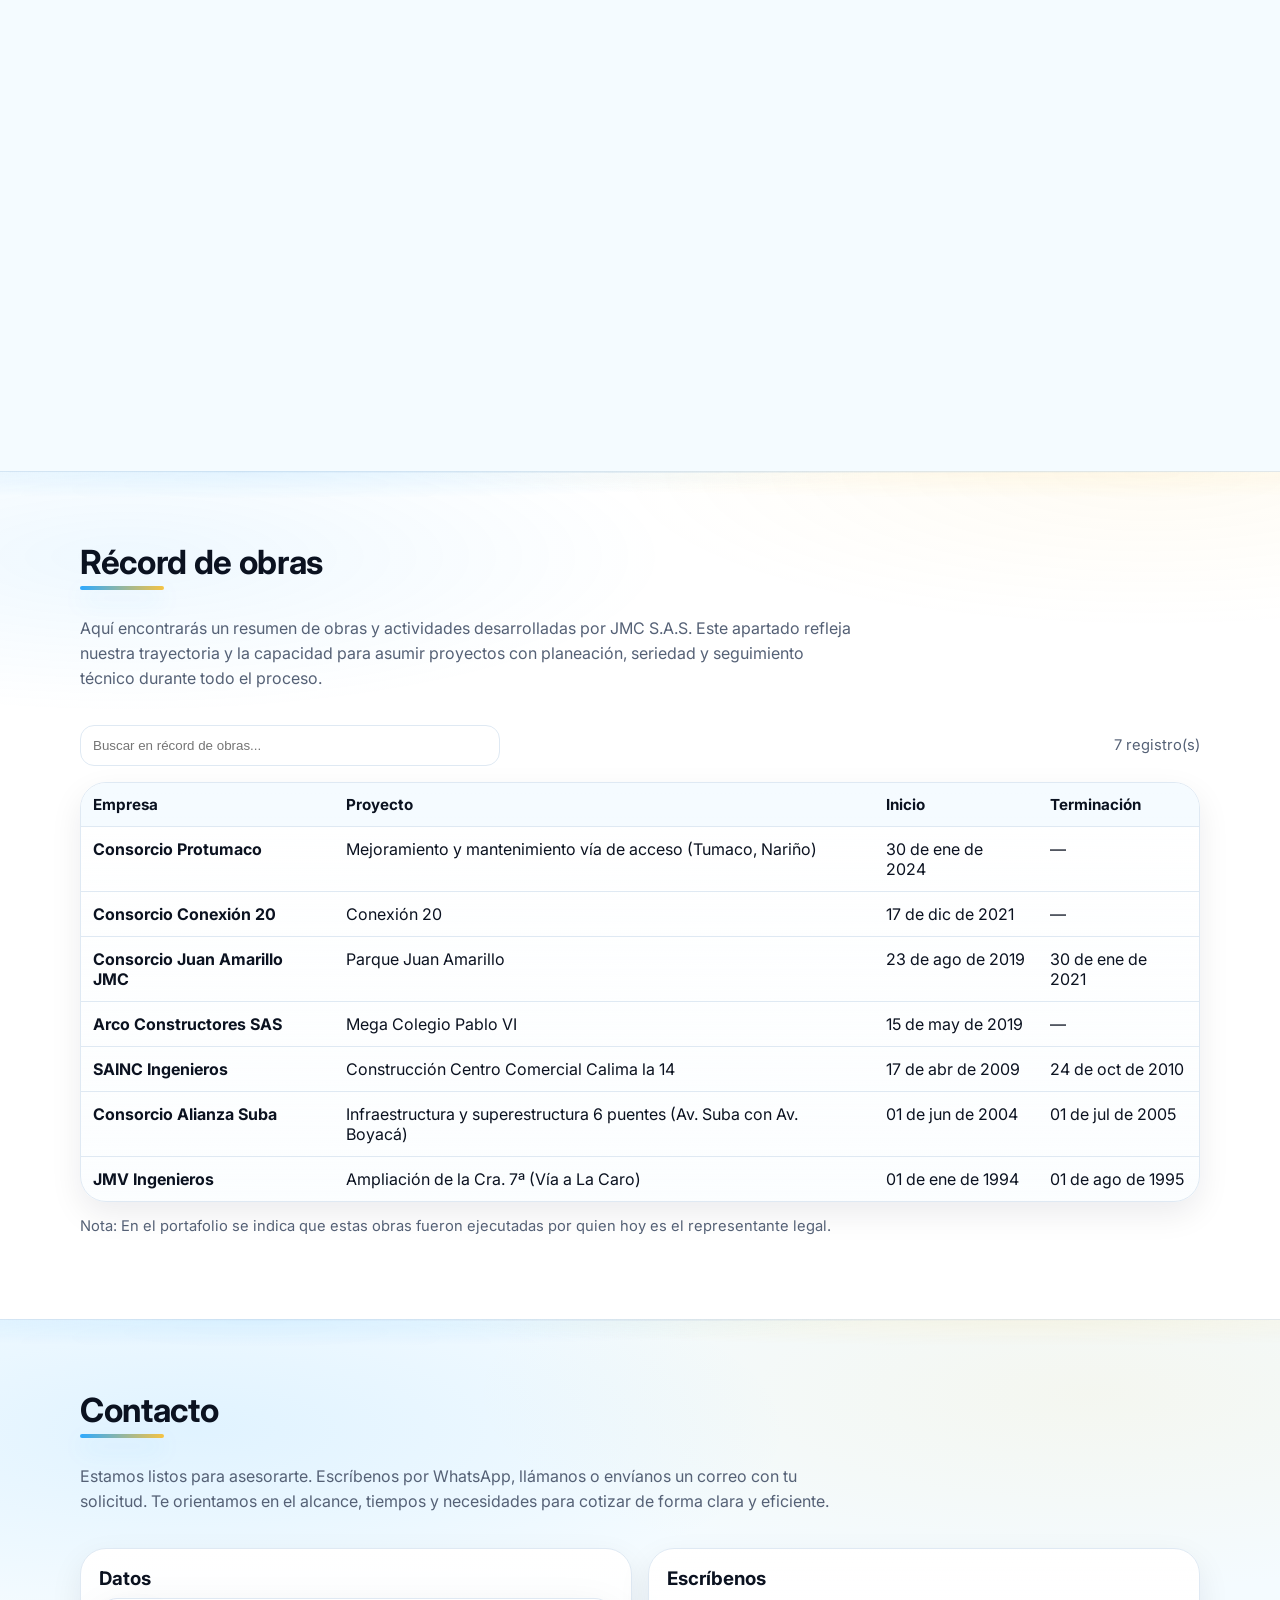
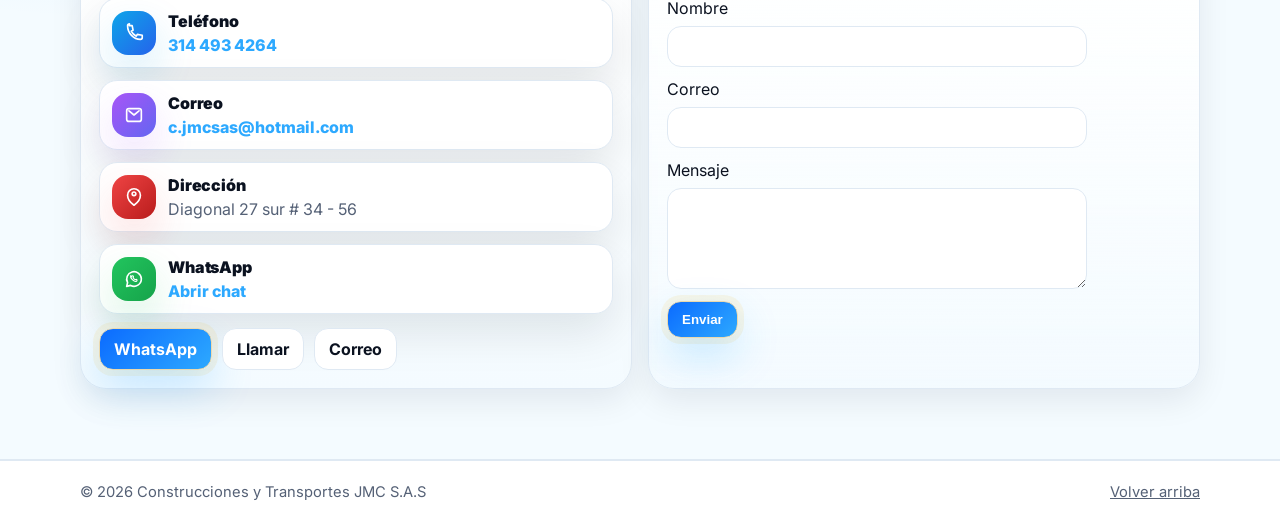
==== commit a615bd62: "cambios" ====
--- a/index.html
+++ b/index.html
@@ -41,15 +41,15 @@
           <a href="#servicios">Servicios</a>
           <a href="#galeria">Galería</a>
           <a href="#record">Récord</a>
-          <a class="btn btn--primary" href="#contacto">Contacto</a>
+          <a href="#contacto">Contacto</a>
           <button class="btn btn--ghost" id="themeBtn" type="button" aria-label="Cambiar tema">Tema</button>
         </div>
       </nav>
-    </div>
+    </div> 
   </header>
 
   <main id="contenido">
-    <section class="hero">
+    <section class="hero hero--photo">
     <div class="hero__bg" aria-hidden="true"></div>
       <div class="container hero__inner">
         <div class="hero__copy">
@@ -64,66 +64,95 @@
             <a class="btn btn--ghost" href="#record">Ver récord de obras</a>
           </div>
 
-          <div class="hero__meta">
-            <div class="metaCard">
-              <div class="metaCard__k">Servicios</div>
-              <div class="metaCard__v">Obra civil · Estructura · Espacio público</div>
+        
+    </section>
+
+    <section id="sobre" class="section">
+      
+        <section id="sobre" class="section reveal">
+            <div class="container">
+                <div class="aboutLayout">
+                <!-- COLUMNA: TEXTO -->
+                <div class="aboutMain">
+                    <div class="section__head">
+                    <h2>Sobre nosotros</h2>
+                    <p class="muted">
+                        En <strong>Construcciones y Transportes JMC S.A.S</strong> desarrollamos proyectos de
+                        obras civiles y arquitectónicas de pequeña, mediana y gran escala, con un enfoque claro:
+                        <strong>planear bien, ejecutar con calidad y entregar con cumplimiento</strong>.
+                        Nos adaptamos a los requerimientos técnicos de cada obra, manteniendo control, seguridad y trazabilidad
+                        durante todo el proceso.
+                    </p>
+                    </div>
+
+                    <div class="aboutChips" aria-label="Enfoque y capacidades">
+                    <span class="aboutChip">Calidad</span>
+                    <span class="aboutChip">Seguridad</span>
+                    <span class="aboutChip">Cumplimiento</span>
+                    <span class="aboutChip">Planeación y control</span>
+                    <span class="aboutChip">Soporte post-entrega</span>
+                    </div>
+
+                    <div class="aboutCards">
+
+                    <article class="card">
+                        <h3>Cómo trabajamos</h3>
+                        <p class="muted">
+                        Nuestra forma de trabajo prioriza el detalle: definimos alcance, cronograma y controles desde el inicio,
+                        y mantenemos comunicación constante para que cada decisión tenga respaldo técnico.
+                        </p>
+                        <ul class="aboutSteps">
+                        <li>
+                            <strong>Diagnóstico y alcance:</strong> revisamos condiciones del sitio, requerimientos y entregables.
+                        </li>
+                        <li>
+                            <strong>Planeación y control:</strong> programación, recursos, seguimiento de avances y calidad.
+                        </li>
+                        <li>
+                            <strong>Ejecución segura:</strong> procedimientos en obra y cumplimiento de buenas prácticas.
+                        </li>
+                        <li>
+                            <strong>Entrega y soporte:</strong> cierre ordenado y acompañamiento cuando se requiera.
+                        </li>
+                        </ul>
+
+                    </article>
+                    </div>
+                </div>
+
+                <!-- COLUMNA: LOGO / MARCA -->
+                <aside class="aboutBrand" aria-label="Marca JMC">
+                    <div class="aboutBrandInner">
+                    <div class="aboutBrandGlow" aria-hidden="true"></div>
+
+                    <img class="aboutLogo"
+                        src="assets/logo-jmc.png"
+                        alt="Logo Construcciones y Transportes JMC S.A.S"
+                        loading="lazy" />
+
+                    <p class="aboutBrandText">
+                        Comprometidos con la ejecución responsable, la calidad y el cumplimiento en cada proyecto.
+                    </p>
+
+                    <div class="aboutBrandBadges">
+                        <span class="badge">Obras civiles</span>
+                        <span class="badge">Estructura</span>
+                        <span class="badge">Espacio público</span>
+                    </div>
+                    </div>
+                </aside>
+                </div>
             </div>
-            <div class="metaCard">
-              <div class="metaCard__k">Enfoque</div>
-              <div class="metaCard__v">Calidad · Normativas · Seriedad</div>
-            </div>
-          </div>
-        </div>
-
-        <div class="hero__visual" aria-hidden="true">
-          <div class="visualCard">
-            <div class="visualCard__top"></div>
-            <div class="visualCard__lines">
-              <div></div><div></div><div></div>
-            </div>
-            <div class="visualCard__badge">JMC</div>
-          </div>
-        </div>
-      </div>
-    </section>
-
-    <section id="sobre" class="section">
-      <div class="container">
-        <div class="section__head">
-          <h2>Sobre nosotros</h2>
-          <p class="muted">
-            Empresa creada con el objetivo de realizar proyectos de obras civiles y arquitectónicas de pequeña, mediana y gran escala,
-            cumpliendo estándares de calidad y seriedad.
-          </p>
-        </div>
-
-        <div class="grid2">
-          <article class="card">
-            <h3>Nuestra experiencia</h3>
-            <p class="muted">
-              A lo largo de la trayectoria se han ejecutado obras civiles, industriales, comerciales y de vivienda,
-              adaptándonos a necesidades específicas y garantizando cumplimiento de normativas.
-            </p>
-          </article>
-
-          <article class="card">
-            <h3>Cómo trabajamos</h3>
-            <ul class="list">
-              <li>Planeación y control de obra</li>
-              <li>Enfoque en seguridad y calidad</li>
-              <li>Entrega con estándares y soporte</li>
-            </ul>
-          </article>
-        </div>
-      </div>
+            </section>
+
+
     </section>
 
     <section id="proyectos" class="section section--alt">
       <div class="container">
         <div class="section__head">
           <h2>Nuestros proyectos</h2>
-          <p class="muted">Tarjetas con detalle. Puedes reemplazar/añadir fotos en <code>assets/proyectos/</code>.</p>
+          <p class="muted">Conoce algunos de nuestros trabajos y el tipo de soluciones que implementamos en cada obra. Nuestro enfoque se centra en la correcta ejecución, el cumplimiento de especificaciones técnicas y la entrega con estándares de calidad.</p>
         </div>
 
         <div class="toolbar">
@@ -140,21 +169,41 @@
     </section>
 
     <section id="servicios" class="section">
-      <div class="container">
-        <div class="section__head">
-          <h2>Servicios</h2>
-          <p class="muted">Listado interactivo en acordeón.</p>
-        </div>
-
-        <div id="servicesAccordion" class="accordion"></div>
-      </div>
+        
+    
+      <div class="servicesShell">
+        <h2>Servicios</h2>
+        <p class="muted">Ofrecemos un portafolio completo para proyectos de pequeña, mediana y gran escala. Desde movimiento de tierras y cimentaciones hasta acabados y trabajos especializados, ejecutamos con planeación, control y trazabilidad para asegurar resultados confiables.</p>
+        <div class="servicesControls">
+            
+            <input id="serviceSearch" class="input" type="search" placeholder="Buscar servicio..." />
+
+            <div class="chips" role="tablist" aria-label="Filtrar servicios">
+            <button class="chip is-active" type="button" data-scat="todos">Todos</button>
+            <button class="chip" type="button" data-scat="tierra">Movimiento de tierras</button>
+            <button class="chip" type="button" data-scat="estructura">Estructura</button>
+            <button class="chip" type="button" data-scat="acabados">Acabados</button>
+            <button class="chip" type="button" data-scat="urbano">Urbano</button>
+            <button class="chip" type="button" data-scat="especializado">Especializado</button>
+            </div>
+        </div>
+
+        <div class="servicesLayout">
+            <div id="servicesCards" class="servicesCards"></div>
+
+            <aside id="servicePanel" class="card servicePanel" aria-live="polite">
+            <!-- Render JS -->
+            </aside>
+        </div>
+       </div>
+
     </section>
 
     <section id="galeria" class="section section--alt">
       <div class="container">
         <div class="section__head">
           <h2>Galería</h2>
-          <p class="muted">Haz clic para ampliar. Reemplaza imágenes en <code>assets/galeria/</code>.</p>
+          <p class="muted">Explora imágenes de proyectos y actividades realizadas. La galería muestra parte de nuestro día a día en obra, el detalle de ejecución y el compromiso por entregar trabajos bien terminados y alineados a cada necesidad.</p>
         </div>
 
         <div id="galleryGrid" class="gallery"></div>
@@ -165,7 +214,7 @@
       <div class="container">
         <div class="section__head">
           <h2>Récord de obras</h2>
-          <p class="muted">Buscador rápido por empresa/proyecto (según el portafolio).</p>
+          <p class="muted">Aquí encontrarás un resumen de obras y actividades desarrolladas por JMC S.A.S. Este apartado refleja nuestra trayectoria y la capacidad para asumir proyectos con planeación, seriedad y seguimiento técnico durante todo el proceso.</p>
         </div>
 
         <div class="toolbar">
@@ -197,24 +246,75 @@
       <div class="container">
         <div class="section__head">
           <h2>Contacto</h2>
-          <p class="muted">Formulario listo para Netlify + datos de contacto.</p>
+          <p class="muted">Estamos listos para asesorarte. Escríbenos por WhatsApp, llámanos o envíanos un correo con tu solicitud. Te orientamos en el alcance, tiempos y necesidades para cotizar de forma clara y eficiente.</p>
         </div>
 
         <div class="grid2">
           <article class="card">
             <h3>Datos</h3>
-            <div class="kv">
-              <div class="kv__k">Teléfono</div>
-              <div class="kv__v"><a href="tel:+573144934264">314 493 4264</a></div>
-
-              <div class="kv__k">Correo</div>
-              <div class="kv__v"><a href="mailto:c.jmcsas@hotmail.com">c.jmcsas@hotmail.com</a></div>
-
-              <div class="kv__k">Dirección</div>
-              <div class="kv__v">Diagonal 27 sur # 34 - 56</div>
-
-              <div class="kv__k">WhatsApp</div>
-              <div class="kv__v"><a href="https://wa.me/573144934264" target="_blank" rel="noreferrer">Abrir chat</a></div>
+            <ul class="contactList">
+            <li class="contactItem">
+                <div class="contactIcon contactIcon--phone" aria-hidden="true">
+                <!-- Teléfono -->
+                <svg viewBox="0 0 24 24" fill="none">
+                    <path d="M7 4h3l1 5-2 1c1.2 2.4 3.1 4.3 5.5 5.5l1.1-2 5.4 1V17c0 1.1-.9 2-2 2h-.2C11.7 19 5 12.3 5 4.2V4c0-1.1.9-2 2-2Z" stroke="currentColor" stroke-width="1.8" stroke-linecap="round" stroke-linejoin="round"/>
+                </svg>
+                </div>
+                <div class="contactInfo">
+                <div class="contactLabel">Teléfono</div>
+                <div class="contactValue"><a href="tel:+573144934264">314 493 4264</a></div>
+                </div>
+            </li>
+
+            <li class="contactItem">
+                <div class="contactIcon contactIcon--email" aria-hidden="true">
+                <!-- Correo -->
+                <svg viewBox="0 0 24 24" fill="none">
+                    <path d="M4 7.5A2.5 2.5 0 0 1 6.5 5h11A2.5 2.5 0 0 1 20 7.5v9A2.5 2.5 0 0 1 17.5 19h-11A2.5 2.5 0 0 1 4 16.5v-9Z" stroke="currentColor" stroke-width="1.8"/>
+                    <path d="M6.5 7.5 12 12l5.5-4.5" stroke="currentColor" stroke-width="1.8" stroke-linecap="round" stroke-linejoin="round"/>
+                </svg>
+                </div>
+                <div class="contactInfo">
+                <div class="contactLabel">Correo</div>
+                <div class="contactValue"><a href="mailto:c.jmcsas@hotmail.com">c.jmcsas@hotmail.com</a></div>
+                </div>
+            </li>
+
+            <li class="contactItem">
+                <div class="contactIcon contactIcon--location" aria-hidden="true">
+                <!-- Dirección -->
+                <svg viewBox="0 0 24 24" fill="none">
+                    <path d="M12 21s7-5.1 7-11a7 7 0 1 0-14 0c0 5.9 7 11 7 11Z" stroke="currentColor" stroke-width="1.8" stroke-linecap="round" stroke-linejoin="round"/>
+                    <path d="M12 10.5a2 2 0 1 0 0-4 2 2 0 0 0 0 4Z" stroke="currentColor" stroke-width="1.8"/>
+                </svg>
+                </div>
+                <div class="contactInfo">
+                <div class="contactLabel">Dirección</div>
+                <div class="contactValue">Diagonal 27 sur # 34 - 56</div>
+                </div>
+            </li>
+
+            <li class="contactItem">
+                <div class="contactIcon contactIcon--whatsapp" aria-hidden="true">
+                <!-- WhatsApp -->
+                <svg viewBox="0 0 24 24" fill="none">
+                    <path d="M20 11.6A8 8 0 0 1 8.3 19L4 20l1-4.1A8 8 0 1 1 20 11.6Z" stroke="currentColor" stroke-width="1.8" stroke-linecap="round" stroke-linejoin="round"/>
+                    <path d="M9.2 9.6c.2-1 .6-1.1 1.2-1.1.2 0 .4 0 .6.1.2.1.4.5.4.8 0 .4-.2.8-.4 1 .5 1 1.4 1.9 2.4 2.4.2-.2.6-.4 1-.4.3 0 .7.2.8.4.1.2.1.4.1.6 0 .6-.1 1-.9 1.2-.8.2-2.6-.4-4.2-2-1.6-1.6-2.2-3.4-2-4.2Z" stroke="currentColor" stroke-width="1.2" stroke-linecap="round" stroke-linejoin="round"/>
+                </svg>
+                </div>
+                <div class="contactInfo">
+                <div class="contactLabel">WhatsApp</div>
+                <div class="contactValue">
+                    <a href="https://wa.me/573144934264" target="_blank" rel="noreferrer">Abrir chat</a>
+                </div>
+                </div>
+            </li>
+            </ul>
+
+            <div class="contactActions">
+            <a class="btn btn--primary" href="https://wa.me/573144934264" target="_blank" rel="noreferrer">WhatsApp</a>
+            <a class="btn" href="tel:+573144934264">Llamar</a>
+            <a class="btn" href="mailto:c.jmcsas@hotmail.com">Correo</a>
             </div>
           </article>
 
@@ -241,7 +341,7 @@
               </label>
 
               <button class="btn btn--primary" type="submit">Enviar</button>
-              <p class="muted small">Al publicar en Netlify, el formulario quedará activo automáticamente.</p>
+              <p class="muted small"></p>
             </form>
           </article>
         </div>
--- a/styles.css
+++ b/styles.css
@@ -1,22 +1,22 @@
 :root{
+  /* Light theme (marca azul + amarillo) */
   --bg: #ffffff;
-  --bg2:#f6f7f9;
+  --bg2:#f4fbff;          /* azul muy suave */
   --text:#0b1220;
-  --muted:#5b6475;
+  --muted:#556176;
   --card:#ffffff;
-  --border:#e6e8ee;
-
-  /* acentos más “premium” */
-  --accent:#0ea5e9;
-  --accent2:#7c3aed;   /* violeta */
-  --accent3:#22c55e;   /* verde */
+  --border:#dfe9f3;
+
+  --accent:#2DA9FF;       /* azul claro marca */
+  --accent2:#F6C343;      /* amarillo marca */
+  --accent3:#0B6BFF;      /* azul más profundo para contraste */
+
   --shadow: 0 18px 45px rgba(11,18,32,.10);
-
   --radius: 18px;
   --radius2: 26px;
-
   --ease: cubic-bezier(.2,.8,.2,1);
 }
+
 
 [data-theme="dark"]{
   --bg:#0b1220;
@@ -41,6 +41,10 @@
   background:var(--bg);
   color:var(--text);
   overflow-x:hidden;
+  background:
+  radial-gradient(1000px 520px at 12% -10%, color-mix(in oklab, var(--accent), transparent 80%), transparent 60%),
+  radial-gradient(900px 500px at 88% 0%,  color-mix(in oklab, var(--accent2), transparent 85%), transparent 60%),
+  var(--bg);
 }
 
 a{color:inherit}
@@ -143,19 +147,24 @@
 .btn:active{transform: translateY(0px) scale(.99)}
 
 .btn--primary{
-  background: linear-gradient(135deg, var(--accent), var(--accent2));
-  border-color: color-mix(in oklab, var(--accent), #000 10%);
-  color:white;
-  box-shadow: 0 18px 40px rgba(14,165,233,.20);
-}
+  background: linear-gradient(135deg, var(--accent3), var(--accent));
+  border-color: color-mix(in oklab, var(--accent2), var(--border) 55%);
+  color: white;
+  box-shadow:
+    0 18px 40px color-mix(in oklab, var(--accent), transparent 75%),
+    0 0 0 6px color-mix(in oklab, var(--accent2), transparent 88%);
+}
+
 .btn--primary:hover{
-  box-shadow: 0 22px 55px rgba(124,58,237,.22);
+  box-shadow:
+    0 24px 60px color-mix(in oklab, var(--accent3), transparent 72%),
+    0 0 0 8px color-mix(in oklab, var(--accent2), transparent 85%);
 }
 .btn--ghost{background:transparent}
 
 /* HERO más llamativo */
 .hero{padding:74px 0 28px; position:relative}
-.hero__bg{
+.hero:not(.hero--photo) .hero__bg{
   position:absolute;
   inset:-180px -120px auto -120px;
   height:520px;
@@ -491,3 +500,589 @@
   .gallery{grid-template-columns: 1fr 1fr}
   .kv{grid-template-columns: 1fr}
 }
+
+/* Contacto: mejor uso de espacio */
+.grid2--contact{
+  grid-template-columns: .95fr 1.05fr;
+  align-items: start;
+}
+
+/* Lista de contacto con íconos */
+.contactList{
+  list-style: none;
+  padding: 0;
+  margin: 0;
+  display: grid;
+  gap: 12px;
+}
+
+.contactItem{
+  display: grid;
+  grid-template-columns: 44px 1fr;
+  gap: 12px;
+  padding: 12px;
+  border-radius: 18px;
+  border: 1px solid var(--border);
+  background: color-mix(in oklab, var(--card), transparent 0%);
+  box-shadow: var(--shadow);
+  transition: transform .22s var(--ease), box-shadow .22s var(--ease);
+}
+
+.contactItem:hover{
+  transform: translateY(-2px);
+  box-shadow: 0 26px 80px rgba(11,18,32,.14);
+}
+
+/* Ícono base: usa variables por tipo */
+.contactIcon{
+  width: 44px;
+  height: 44px;
+  border-radius: 16px;
+  display: grid;
+  place-items: center;
+  color: white;
+
+  /* valores por defecto (por si falta alguna clase) */
+  --iconA: var(--accent);
+  --iconB: var(--accent2);
+
+  background: linear-gradient(135deg, var(--iconA), var(--iconB));
+  box-shadow: 0 18px 40px color-mix(in oklab, var(--iconA), transparent 82%);
+}
+
+.contactIcon svg{
+  width: 22px;
+  height: 22px;
+}
+
+/* Variantes por tipo */
+.contactIcon--phone{
+  --iconA: #0ea5e9;   /* azul */
+  --iconB: #2563eb;
+}
+
+.contactIcon--email{
+  --iconA: #a855f7;   /* morado */
+  --iconB: #6366f1;
+}
+
+.contactIcon--location{
+  --iconA: #ef4444;   /* rojo */
+  --iconB: #b91c1c;
+}
+
+.contactIcon--whatsapp{
+  --iconA: #22c55e;   /* verde WhatsApp */
+  --iconB: #16a34a;
+}
+
+
+.contactLabel{
+  font-weight: 900;
+  letter-spacing: -.01em;
+}
+
+.contactValue{
+  color: var(--muted);
+  margin-top: 4px;
+}
+
+.contactValue a{
+  color: var(--accent);
+  text-decoration: none;
+  font-weight: 800;
+}
+.contactValue a:hover{
+  text-decoration: underline;
+}
+
+.contactActions{
+  display: flex;
+  gap: 10px;
+  flex-wrap: wrap;
+  margin-top: 14px;
+}
+
+/* Responsive */
+@media (max-width: 720px){
+  .grid2--contact{ grid-template-columns: 1fr; }
+}
+
+
+/* ===== HERO con imagen de fondo (mejor balance) ===== */
+.hero--photo{
+  position: relative;
+  overflow: hidden;
+  color: #fff;
+}
+
+.hero--photo .hero__bg{
+  position:absolute;
+  inset:0;
+  height:100%;
+  pointer-events:none;
+
+  background: url("assets/hero/hero.jpg") center/cover no-repeat;
+  transform: scale(1.02);
+}
+
+/* Overlay más CLARO + coherente con marca */
+.hero--photo .hero__bg::after{
+  content:"";
+  position:absolute;
+  inset:0;
+
+  /* 1) Velo general suave para contraste (NO oscuro) */
+  background:
+    linear-gradient(90deg,
+      rgba(10, 24, 46, .40) 0%,
+      rgba(10, 24, 46, .18) 45%,
+      rgba(10, 24, 46, .28) 100%),
+
+    /* 2) Tintes marca (azul/amarillo) muy sutiles */
+    radial-gradient(900px 420px at 18% 18%,
+      color-mix(in oklab, var(--accent), transparent 78%), transparent 60%),
+    radial-gradient(900px 420px at 82% 12%,
+      color-mix(in oklab, var(--accent2), transparent 82%), transparent 62%),
+
+    /* 3) Aclarado leve para que la foto se sienta viva */
+    linear-gradient(180deg,
+      rgba(255,255,255,.10) 0%,
+      rgba(255,255,255,0) 35%,
+      rgba(0,0,0,.08) 100%);
+}
+
+/* Una “caja” de lectura SOLO para la zona del texto */
+.hero--photo .hero__copy{
+  position: relative;
+}
+.hero--photo .hero__copy::before{
+  content:"";
+  position:absolute;
+  inset:-14px -18px;
+  border-radius: 28px;
+
+  background: linear-gradient(135deg,
+    rgba(10, 24, 46, .40),
+    rgba(10, 24, 46, .18)
+  );
+  border: 1px solid rgba(255,255,255,.16);
+  box-shadow: 0 22px 70px rgba(0,0,0,.22);
+  backdrop-filter: blur(10px);
+  z-index:-1;
+}
+
+/* Texto / pill */
+.hero--photo .muted{ color: rgba(255,255,255,.86); }
+.hero--photo h1{
+  text-shadow: 0 10px 30px rgba(0,0,0,.28);
+}
+
+.hero--photo .pill{
+  background: rgba(255,255,255,.14);
+  border-color: rgba(255,255,255,.22);
+  color: rgba(255,255,255,.92);
+  backdrop-filter: blur(10px);
+}
+
+/* Tarjetas del hero: glass más claro */
+.hero--photo .metaCard{
+  background: rgba(255,255,255,.14);
+  border-color: rgba(255,255,255,.20);
+  box-shadow: 0 18px 55px rgba(0,0,0,.20);
+  backdrop-filter: blur(12px);
+}
+
+/* Botón ghost sobre foto (más visible) */
+.hero--photo .btn--ghost{
+  border-color: rgba(255,255,255,.30);
+  color: rgba(255,255,255,.94);
+  background: rgba(255,255,255,.12);
+  backdrop-filter: blur(10px);
+}
+
+/* Visual card: que no se “pierda” */
+.hero--photo .visualCard{
+  border-color: rgba(255,255,255,.22);
+  background:
+    linear-gradient(180deg, rgba(255,255,255,.14), rgba(255,255,255,.06));
+  box-shadow: 0 22px 70px rgba(0,0,0,.22);
+}
+.hero--photo{
+  min-height: 70vh;   /* prueba 65vh - 80vh */
+  display: flex;
+  align-items: center;
+}
+
+/* ===== Sobre nosotros (layout + logo grande) ===== */
+.aboutLayout{
+  display:grid;
+  grid-template-columns: 1.15fr .85fr;
+  gap: 16px;
+  align-items: start;
+}
+
+.aboutMain .section__head p{
+  max-width: 72ch;
+}
+
+/* Chips de enfoque */
+.aboutChips{
+  display:flex;
+  flex-wrap: wrap;
+  gap: 10px;
+  margin: 10px 0 18px;
+}
+
+.aboutChip{
+  padding: 10px 12px;
+  border-radius: 999px;
+  border: 1px solid var(--border);
+  background: linear-gradient(135deg,
+    color-mix(in oklab, var(--accent), transparent 92%),
+    color-mix(in oklab, var(--accent2), transparent 93%)
+  );
+  color: var(--muted);
+  font-weight: 850;
+  font-size: .92rem;
+}
+
+/* Cards internas */
+.aboutCards{
+  display:grid;
+  grid-template-columns: 1fr; /* por defecto en filas */
+  gap: 16px;
+}
+
+.aboutList{
+  margin: 12px 0 0;
+  padding-left: 18px;
+  color: var(--muted);
+}
+.aboutList li{ margin: 8px 0; }
+
+.aboutSteps{
+  margin: 12px 0 0;
+  padding-left: 18px;
+  color: var(--muted);
+}
+.aboutSteps li{ margin: 10px 0; }
+.aboutSteps strong{ color: color-mix(in oklab, var(--text), transparent 10%); }
+
+.aboutCta{
+  display:flex;
+  gap: 10px;
+  flex-wrap: wrap;
+  margin-top: 14px;
+}
+
+/* Panel del logo */
+.aboutBrand{
+  border-radius: var(--radius2);
+  border: 1px solid var(--border);
+  background:
+    radial-gradient(900px 420px at 20% 20%, color-mix(in oklab, var(--accent), transparent 80%), transparent 60%),
+    radial-gradient(900px 420px at 85% 10%, color-mix(in oklab, var(--accent2), transparent 84%), transparent 62%),
+    linear-gradient(180deg, var(--card), color-mix(in oklab, var(--bg2), transparent 20%));
+  box-shadow: var(--shadow);
+  overflow: hidden;
+  position: relative;
+  min-height: 100%;
+}
+
+.aboutBrandInner{
+  padding: 22px;
+  display:grid;
+  gap: 14px;
+  align-content: start;
+  position: relative;
+}
+
+.aboutBrandGlow{
+  position:absolute;
+  inset: -60px;
+  background:
+    radial-gradient(500px 260px at 30% 20%, color-mix(in oklab, var(--accent), transparent 70%), transparent 60%),
+    radial-gradient(520px 280px at 70% 15%, color-mix(in oklab, var(--accent2), transparent 78%), transparent 62%);
+  filter: blur(18px);
+  opacity: .9;
+  pointer-events: none;
+}
+
+.aboutLogo{
+  width: min(320px, 78%);
+  height: auto;
+  margin: 6px auto 0;
+  display:block;
+  position: relative;
+  z-index: 1;
+
+  /* “pop” elegante */
+  filter: drop-shadow(0 18px 35px rgba(0,0,0,.12));
+}
+
+.aboutBrandText{
+  margin: 0;
+  color: var(--muted);
+  text-align: center;
+  position: relative;
+  z-index: 1;
+}
+
+.aboutBrandBadges{
+  display:flex;
+  flex-wrap: wrap;
+  justify-content: center;
+  gap: 8px;
+  position: relative;
+  z-index: 1;
+}
+
+/* Responsive */
+@media (max-width: 980px){
+  .aboutLayout{ grid-template-columns: 1fr; }
+  .aboutCards{ grid-template-columns: 1fr; }
+  .aboutBrand{ order: -1; } /* logo arriba en mobile */
+}
+
+/* =========================
+   SERVICIOS (FIX FINAL)
+   ========================= */
+
+/* Si tu sección NO está dentro de .container, esto la centra igual */
+#servicios .servicesShell{
+  width: min(1120px, 92%);
+  margin-inline: auto;
+}
+
+/* Barra de filtros (buscador + chips) */
+.servicesControls{
+  display:flex;
+  flex-wrap:wrap;
+  align-items:center;
+  gap:10px;
+  padding:12px;
+  border-radius: var(--radius2);
+  border:1px solid var(--border);
+  background: color-mix(in oklab, var(--card), transparent 0%);
+  box-shadow: 0 14px 35px rgba(11,18,32,.08);
+}
+
+.servicesControls .input{
+  flex: 1 1 280px;
+  max-width: 420px;
+  height: 44px;
+  padding: 10px 12px;
+  border-radius: 14px;
+}
+
+.servicesControls .chips{
+  flex: 999 1 auto;
+  justify-content:flex-start; /* clave: que no se vaya a la esquina */
+  gap:8px;
+}
+
+/* Chips un poquito más finos */
+.chip{
+  padding:8px 10px;
+  font-size:.90rem;
+}
+
+/* Layout: cards + panel (panel con ancho estable) */
+.servicesLayout{
+  margin-top:14px;
+  display:grid;
+  grid-template-columns: 1fr 420px; /* panel fijo y elegante */
+  gap:16px;
+  align-items:start;
+}
+
+/* Grid de tarjetas */
+.servicesCards{
+  display:grid;
+  grid-template-columns: repeat(2, minmax(260px, 1fr));
+  gap:12px;
+}
+
+/* Tarjeta */
+.sCard{
+  border-radius: 20px;
+  padding:12px 14px;
+  align-items:center;
+  box-shadow: 0 14px 35px rgba(11,18,32,.08);
+}
+
+.sIcon{
+  width:44px;
+  height:44px;
+  border-radius:16px;
+  flex: 0 0 44px;
+}
+
+.sTitle{
+  font-size: 1rem;
+}
+
+.sSub{
+  font-size: .90rem;
+  line-height: 1.25;
+
+  /* evita que unas tarjetas queden gigantes */
+  display:-webkit-box;
+  -webkit-line-clamp:2;
+  -webkit-box-orient:vertical;
+  overflow:hidden;
+}
+
+/* Panel derecho */
+.servicePanel{
+  border-radius: 24px;
+  position: sticky;
+  top: 96px;
+  background: linear-gradient(180deg,
+    var(--card),
+    color-mix(in oklab, var(--bg2), transparent 35%)
+  );
+  box-shadow: 0 18px 55px rgba(11,18,32,.10);
+}
+
+.panelTitle{ font-size: 1.15rem; }
+
+/* Responsive */
+@media (max-width: 980px){
+  .servicesLayout{
+    grid-template-columns: 1fr;
+  }
+  .servicePanel{
+    position: static;
+    top:auto;
+    order:-1; /* panel arriba en móvil */
+  }
+  .servicesCards{
+    grid-template-columns: 1fr;
+  }
+}
+
+/* ==========================================
+   PACK: Separación + armonía entre secciones
+   Pegar al final del styles.css
+   ========================================== */
+
+:root{
+  --shadowSoft: 0 12px 32px rgba(11,18,32,.08);
+  --shadowElev: 0 26px 80px rgba(11,18,32,.12);
+  --divider: color-mix(in oklab, var(--border), transparent 35%);
+  --sectionPad: 70px;
+}
+
+/* Ritmo vertical general */
+.section{
+  padding: var(--sectionPad) 0;
+  position: relative;
+  isolation: isolate; /* permite overlays suaves sin afectar otros */
+}
+
+/* Separación ENTRE secciones: línea + glow suave */
+.section + .section::before{
+  content:"";
+  position:absolute;
+  left:0; right:0; top:0;
+  height:1px;
+  background: linear-gradient(90deg, transparent, var(--divider), transparent);
+}
+
+.section + .section::after{
+  content:"";
+  position:absolute;
+  left:0; right:0; top:-1px;
+  height:34px;
+  pointer-events:none;
+  background:
+    radial-gradient(900px 40px at 20% 0%,
+      color-mix(in oklab, var(--accent), transparent 88%),
+      transparent 70%),
+    radial-gradient(900px 40px at 80% 0%,
+      color-mix(in oklab, var(--accent2), transparent 90%),
+      transparent 70%);
+  opacity:.9;
+}
+
+/* Fondo suave por sección (no invade las secciones que ya son alt) */
+.section:not(.section--alt){
+  background:
+    radial-gradient(900px 260px at 10% 10%,
+      color-mix(in oklab, var(--accent), transparent 92%), transparent 60%),
+    radial-gradient(900px 260px at 90% 0%,
+      color-mix(in oklab, var(--accent2), transparent 94%), transparent 60%);
+}
+
+/* Mejora tu sección alt para que se vea como “banda” */
+.section--alt{
+  background:
+    radial-gradient(1000px 320px at 15% 15%,
+      color-mix(in oklab, var(--accent), transparent 90%), transparent 60%),
+    radial-gradient(1000px 320px at 85% 10%,
+      color-mix(in oklab, var(--accent2), transparent 92%), transparent 62%),
+    var(--bg2);
+  border-block: 1px solid var(--border);
+}
+
+/* Títulos con acento (subrayado de marca) */
+.section__head h2{
+  position: relative;
+  display: inline-block;
+  padding-bottom: 8px;
+}
+
+.section__head h2::after{
+  content:"";
+  position:absolute;
+  left:0;
+  bottom:0;
+  width: 84px;
+  height: 4px;
+  border-radius: 99px;
+  background: linear-gradient(90deg, var(--accent), var(--accent2));
+  box-shadow: 0 10px 24px color-mix(in oklab, var(--accent), transparent 82%);
+}
+
+/* Hacer que los párrafos de introducción no se vean “perdidos” */
+.section__head p{
+  max-width: 78ch;
+  line-height: 1.55;
+}
+
+/* Tarjetas: menos planas, más “premium” */
+.card,
+.pcard,
+.tableWrap,
+.accItem,
+.gitem,
+.sCard,
+.servicePanel,
+.aboutBrand{
+  background:
+    linear-gradient(180deg,
+      color-mix(in oklab, var(--card), transparent 0%),
+      color-mix(in oklab, var(--bg2), transparent 68%));
+  box-shadow: var(--shadowSoft);
+}
+
+.card:hover,
+.pcard:hover,
+.accItem:hover,
+.gitem:hover,
+.sCard:hover{
+  box-shadow: var(--shadowElev);
+}
+
+/* Listas: más elegantes */
+.list li,
+.panelBullets li,
+.aboutList li,
+.aboutSteps li{
+  padding-left: 4px;
+}
+
+/* Anclas: que el header sticky no tape el título al navegar */
+section[id]{ scroll-margin-top: 92px; }
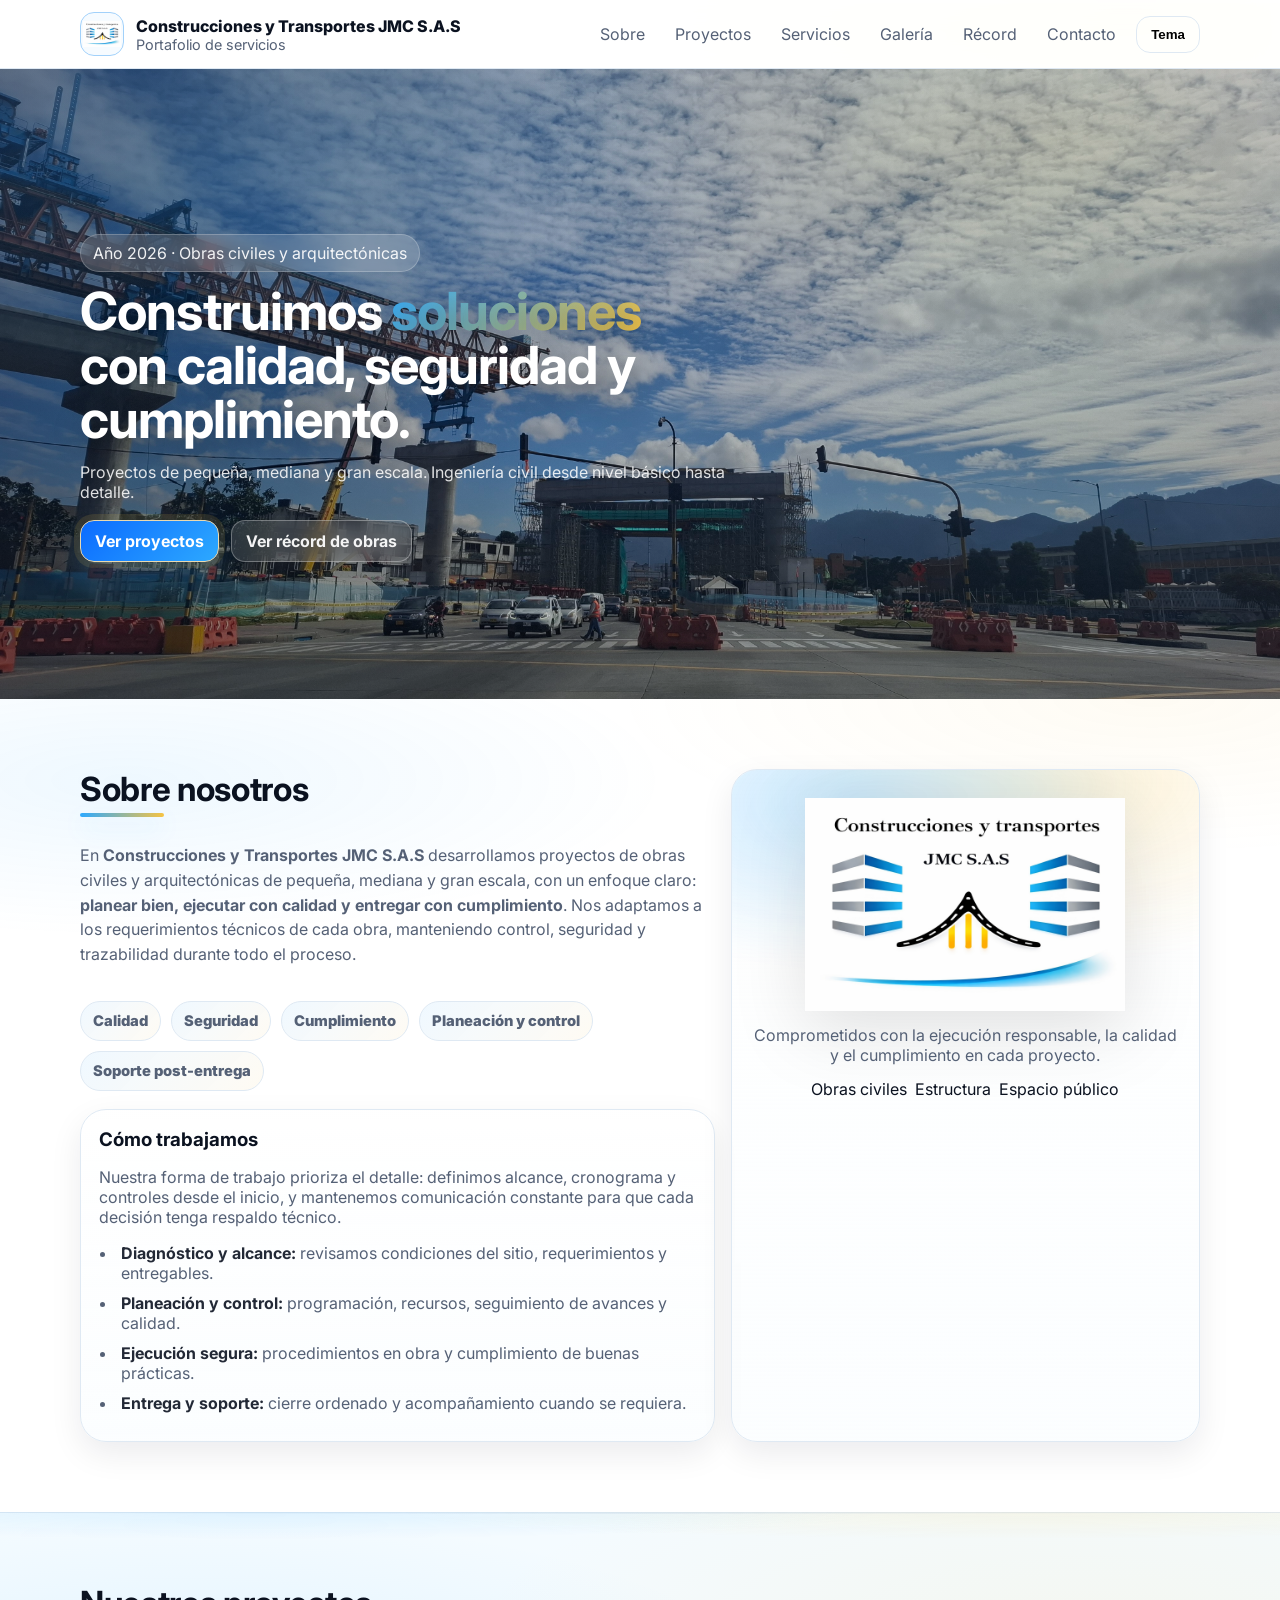
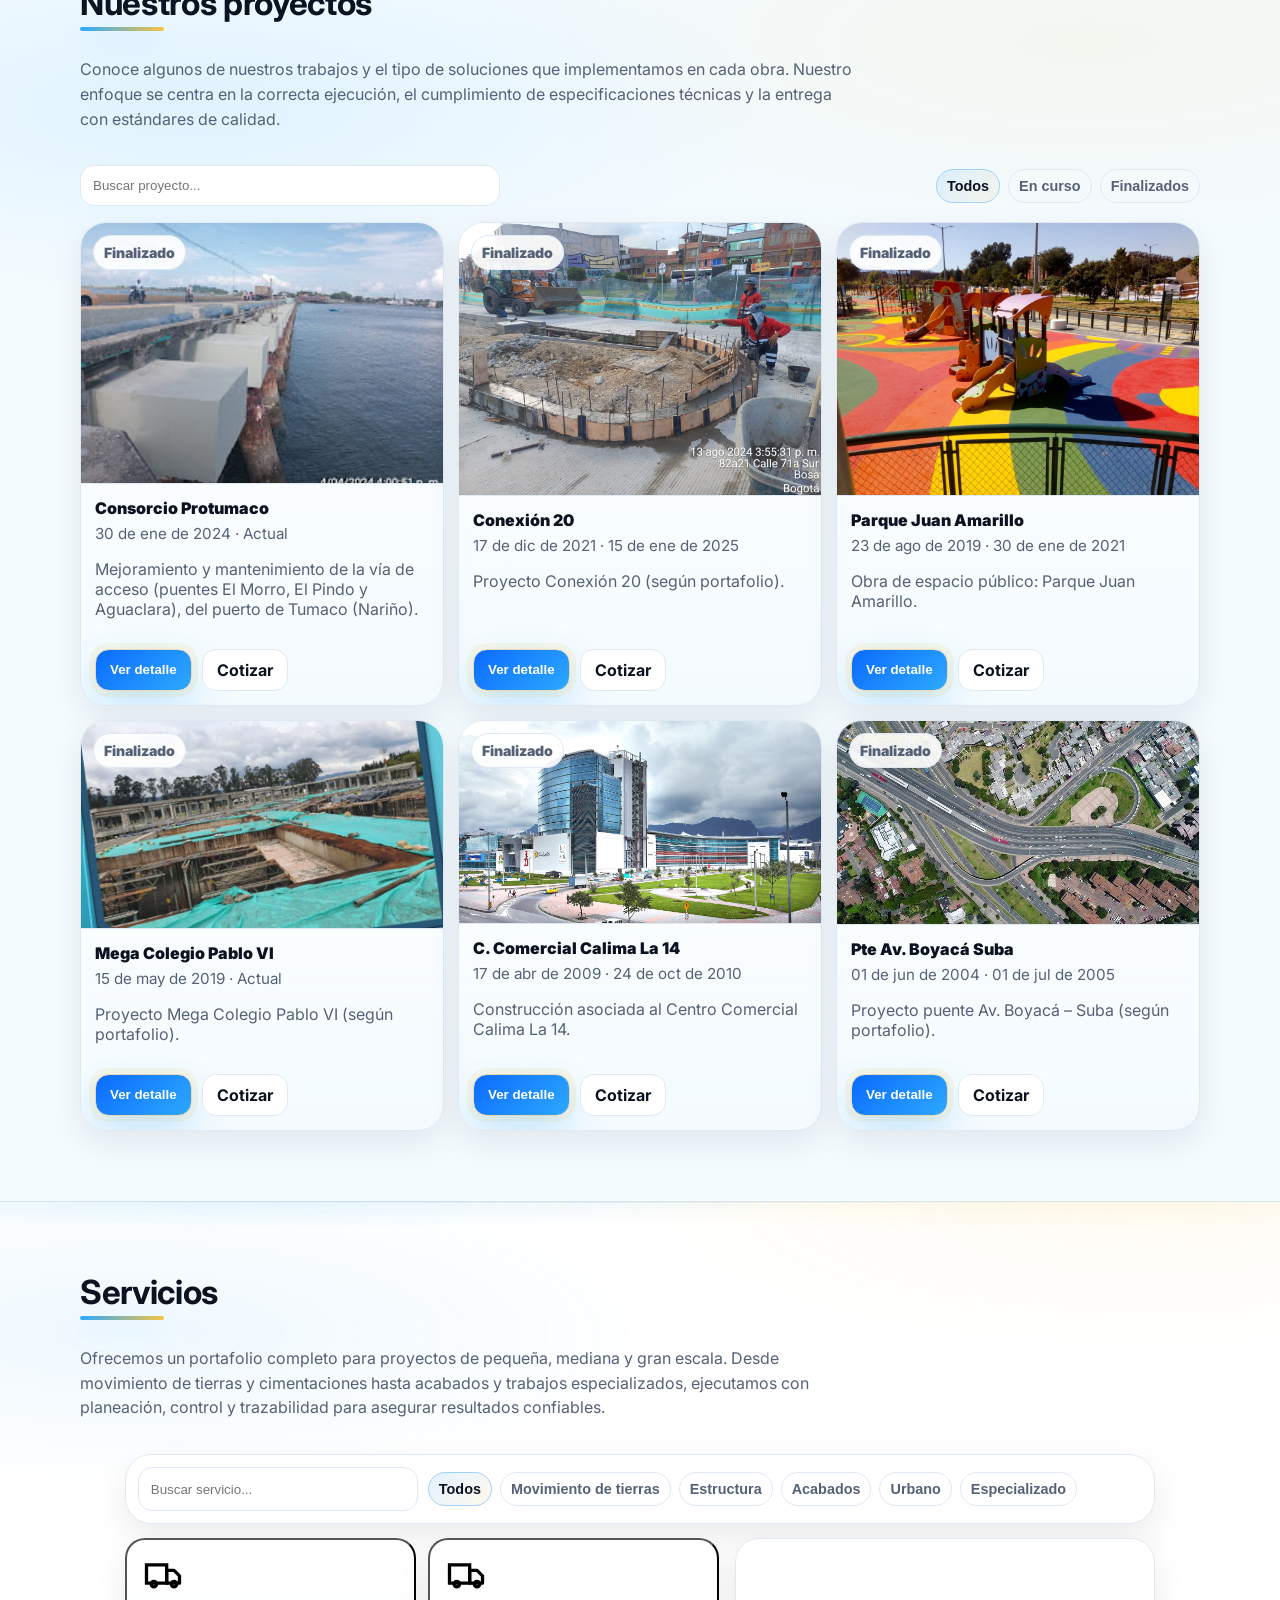
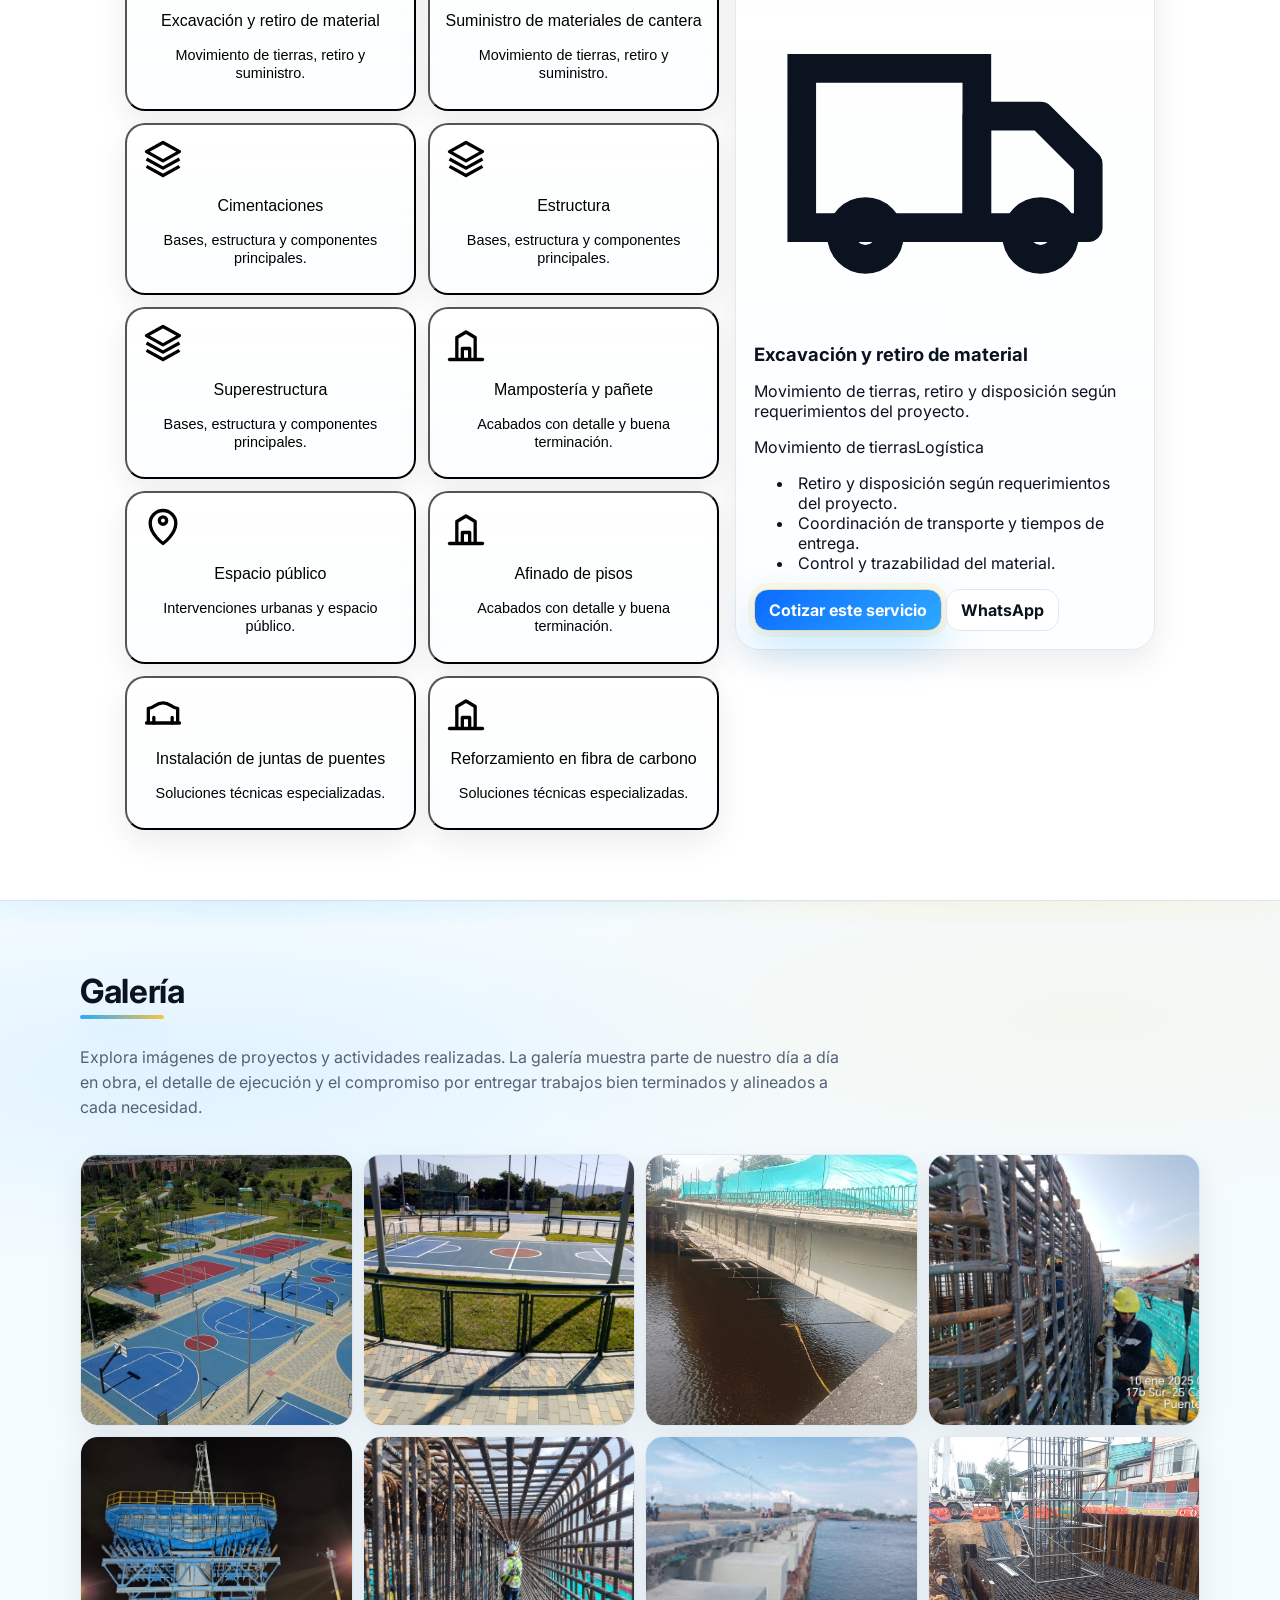
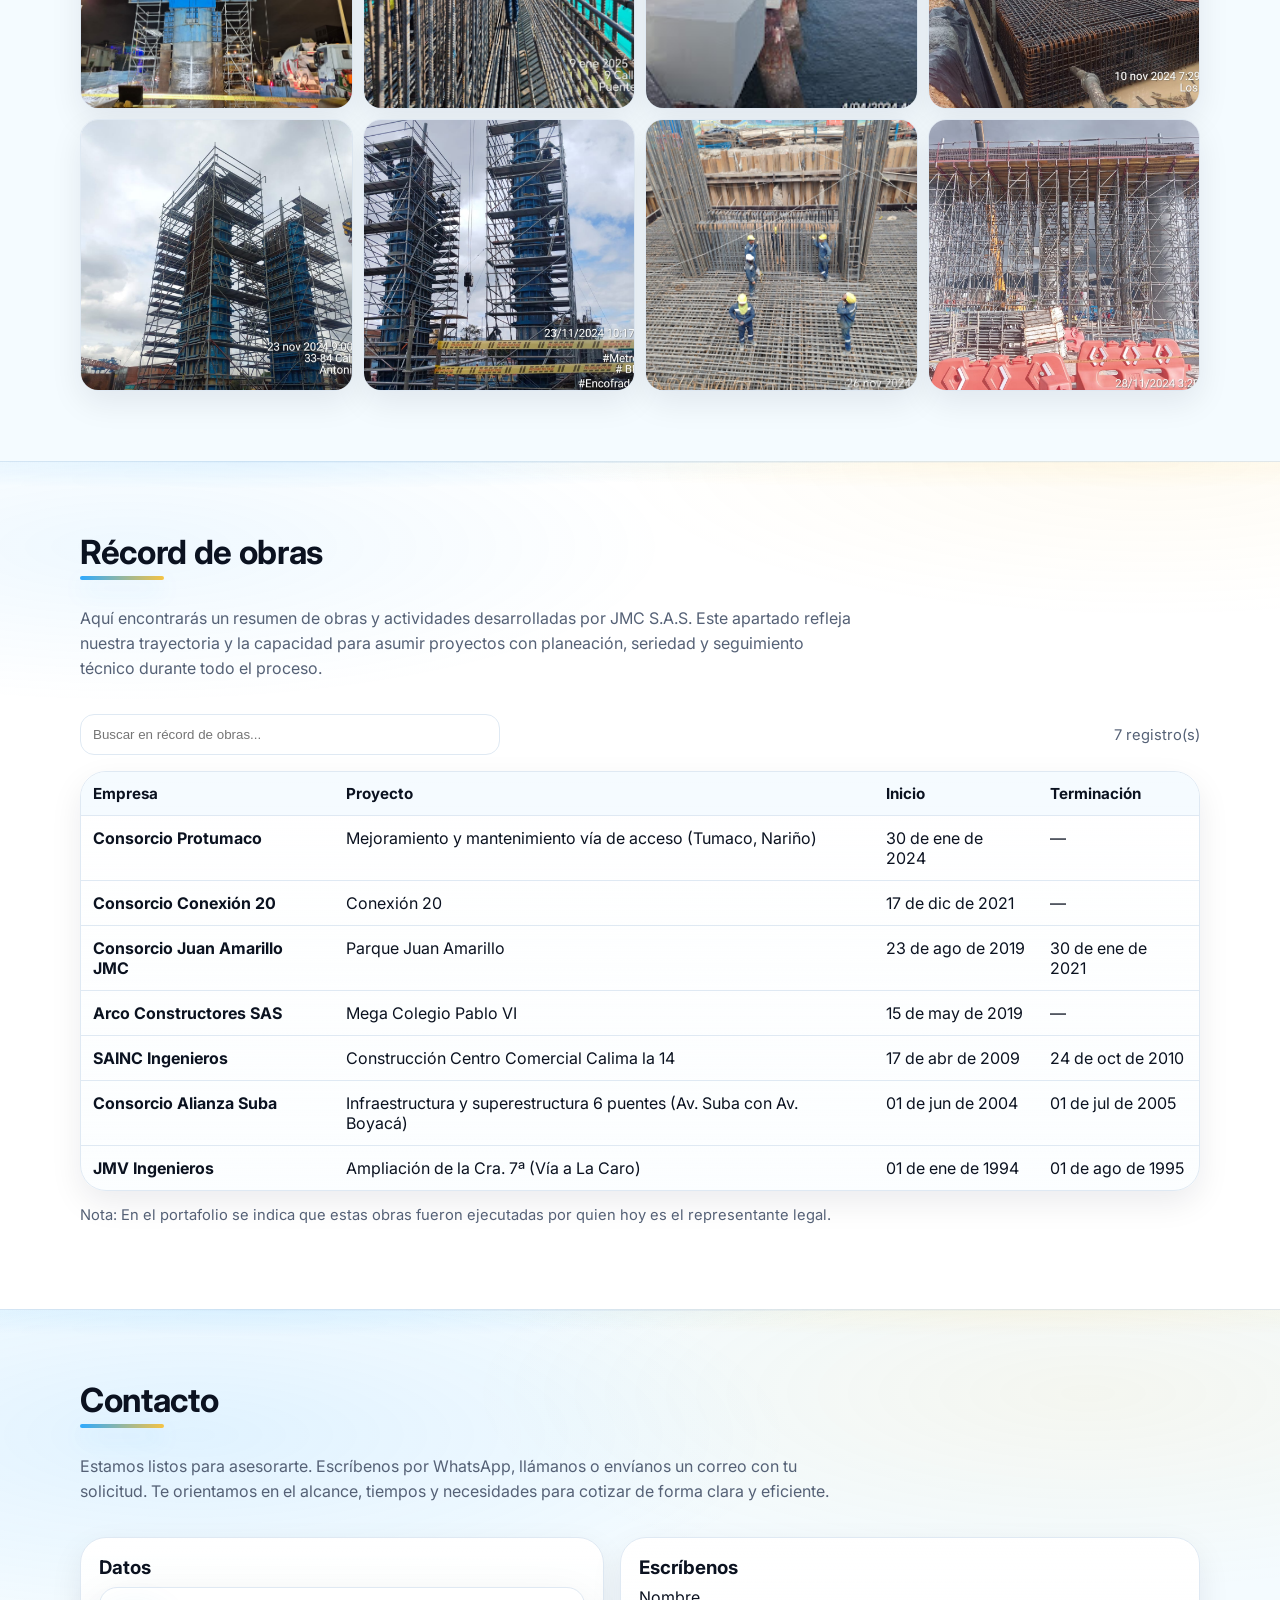
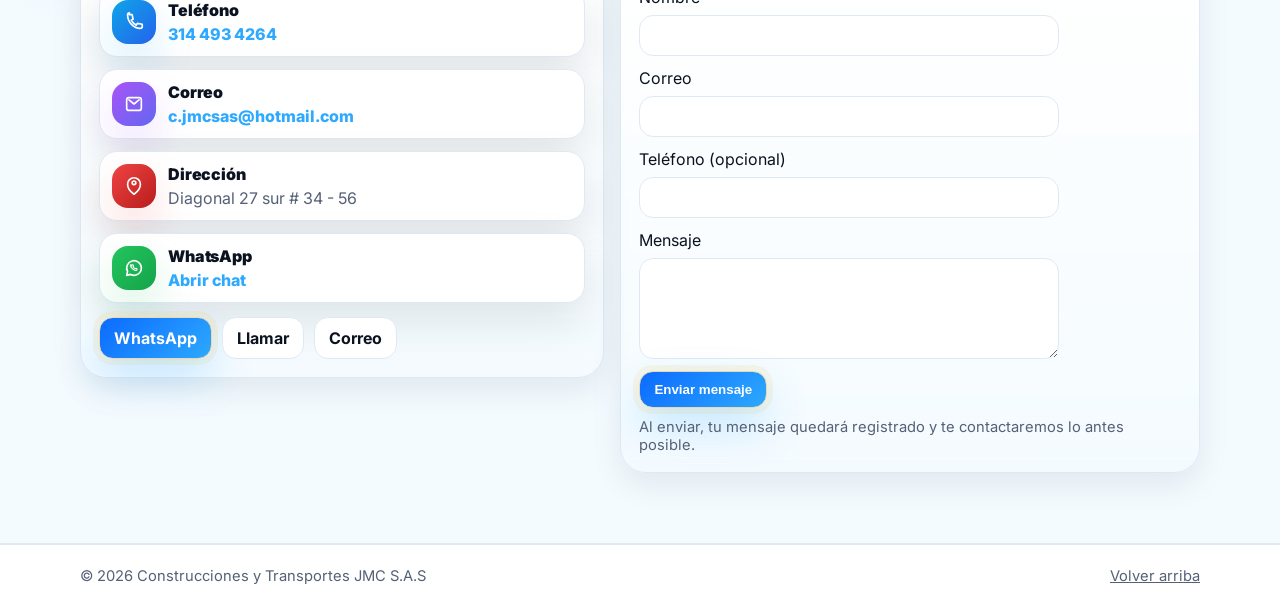
==== commit 780560ee: "formulario" ====
--- a/index.html
+++ b/index.html
@@ -7,23 +7,25 @@
   <meta name="description" content="Portafolio de servicios: obras civiles y arquitectónicas. Proyectos, servicios, galería, récord de obras y contacto." />
   <meta name="theme-color" content="#0ea5e9" />
 
-  <link rel="preconnect" href="https://fonts.googleapis.com">
-  <link rel="preconnect" href="https://fonts.gstatic.com" crossorigin>
-  <link href="https://fonts.googleapis.com/css2?family=Inter:wght@400;500;600;700&display=swap" rel="stylesheet">
+  <link rel="preconnect" href="https://fonts.googleapis.com" />
+  <link rel="preconnect" href="https://fonts.gstatic.com" crossorigin />
+  <link href="https://fonts.googleapis.com/css2?family=Inter:wght@400;500;600;700&display=swap" rel="stylesheet" />
 
   <link rel="stylesheet" href="styles.css" />
 </head>
+
 <body>
-    <div class="progress" aria-hidden="true">
+  <div class="progress" aria-hidden="true">
     <div class="progress__bar" id="progressBar"></div>
-    </div>
+  </div>
+
   <a class="skip" href="#contenido">Saltar al contenido</a>
 
   <header class="header">
     <div class="container header__inner">
       <div class="brand" aria-label="Construcciones y Transportes JMC S.A.S">
         <div class="brand__mark" aria-label="Logo de Construcciones y Transportes JMC S.A.S">
-            <img src="assets/logo-jmc.png" alt="Logo JMC" />
+          <img src="assets/logo-jmc.png" alt="Logo JMC" />
         </div>
         <div class="brand__text">
           <div class="brand__name">Construcciones y Transportes JMC S.A.S</div>
@@ -32,9 +34,10 @@
       </div>
 
       <nav class="nav" aria-label="Navegación principal">
-        <button class="nav__toggle" id="menuBtn" aria-expanded="false" aria-controls="menu">
+        <button class="nav__toggle" id="menuBtn" aria-expanded="false" aria-controls="menu" type="button">
           Menú
         </button>
+
         <div class="nav__links" id="menu">
           <a href="#sobre">Sobre</a>
           <a href="#proyectos">Proyectos</a>
@@ -42,19 +45,28 @@
           <a href="#galeria">Galería</a>
           <a href="#record">Récord</a>
           <a href="#contacto">Contacto</a>
-          <button class="btn btn--ghost" id="themeBtn" type="button" aria-label="Cambiar tema">Tema</button>
+
+          <button class="btn btn--ghost" id="themeBtn" type="button" aria-label="Cambiar tema">
+            Tema
+          </button>
         </div>
       </nav>
-    </div> 
+    </div>
   </header>
 
   <main id="contenido">
+    <!-- HERO -->
     <section class="hero hero--photo">
-    <div class="hero__bg" aria-hidden="true"></div>
+      <div class="hero__bg" aria-hidden="true"></div>
+
       <div class="container hero__inner">
         <div class="hero__copy">
           <p class="pill">Año 2026 · Obras civiles y arquitectónicas</p>
-          <h1>Construimos soluciones con calidad, seguridad y cumplimiento.</h1>
+
+          <h1>
+            Construimos <span class="grad">soluciones</span> con calidad, seguridad y cumplimiento.
+          </h1>
+
           <p class="muted">
             Proyectos de pequeña, mediana y gran escala. Ingeniería civil desde nivel básico hasta detalle.
           </p>
@@ -63,96 +75,88 @@
             <a class="btn btn--primary" href="#proyectos">Ver proyectos</a>
             <a class="btn btn--ghost" href="#record">Ver récord de obras</a>
           </div>
+        </div>
 
         
-    </section>
-
-    <section id="sobre" class="section">
-      
-        <section id="sobre" class="section reveal">
-            <div class="container">
-                <div class="aboutLayout">
-                <!-- COLUMNA: TEXTO -->
-                <div class="aboutMain">
-                    <div class="section__head">
-                    <h2>Sobre nosotros</h2>
-                    <p class="muted">
-                        En <strong>Construcciones y Transportes JMC S.A.S</strong> desarrollamos proyectos de
-                        obras civiles y arquitectónicas de pequeña, mediana y gran escala, con un enfoque claro:
-                        <strong>planear bien, ejecutar con calidad y entregar con cumplimiento</strong>.
-                        Nos adaptamos a los requerimientos técnicos de cada obra, manteniendo control, seguridad y trazabilidad
-                        durante todo el proceso.
-                    </p>
-                    </div>
-
-                    <div class="aboutChips" aria-label="Enfoque y capacidades">
-                    <span class="aboutChip">Calidad</span>
-                    <span class="aboutChip">Seguridad</span>
-                    <span class="aboutChip">Cumplimiento</span>
-                    <span class="aboutChip">Planeación y control</span>
-                    <span class="aboutChip">Soporte post-entrega</span>
-                    </div>
-
-                    <div class="aboutCards">
-
-                    <article class="card">
-                        <h3>Cómo trabajamos</h3>
-                        <p class="muted">
-                        Nuestra forma de trabajo prioriza el detalle: definimos alcance, cronograma y controles desde el inicio,
-                        y mantenemos comunicación constante para que cada decisión tenga respaldo técnico.
-                        </p>
-                        <ul class="aboutSteps">
-                        <li>
-                            <strong>Diagnóstico y alcance:</strong> revisamos condiciones del sitio, requerimientos y entregables.
-                        </li>
-                        <li>
-                            <strong>Planeación y control:</strong> programación, recursos, seguimiento de avances y calidad.
-                        </li>
-                        <li>
-                            <strong>Ejecución segura:</strong> procedimientos en obra y cumplimiento de buenas prácticas.
-                        </li>
-                        <li>
-                            <strong>Entrega y soporte:</strong> cierre ordenado y acompañamiento cuando se requiera.
-                        </li>
-                        </ul>
-
-                    </article>
-                    </div>
-                </div>
-
-                <!-- COLUMNA: LOGO / MARCA -->
-                <aside class="aboutBrand" aria-label="Marca JMC">
-                    <div class="aboutBrandInner">
-                    <div class="aboutBrandGlow" aria-hidden="true"></div>
-
-                    <img class="aboutLogo"
-                        src="assets/logo-jmc.png"
-                        alt="Logo Construcciones y Transportes JMC S.A.S"
-                        loading="lazy" />
-
-                    <p class="aboutBrandText">
-                        Comprometidos con la ejecución responsable, la calidad y el cumplimiento en cada proyecto.
-                    </p>
-
-                    <div class="aboutBrandBadges">
-                        <span class="badge">Obras civiles</span>
-                        <span class="badge">Estructura</span>
-                        <span class="badge">Espacio público</span>
-                    </div>
-                    </div>
-                </aside>
-                </div>
-            </div>
-            </section>
-
-
-    </section>
-
-    <section id="proyectos" class="section section--alt">
+      </div>
+    </section>
+
+    <!-- SOBRE -->
+    <section id="sobre" class="section reveal">
+      <div class="container">
+        <div class="aboutLayout">
+          <!-- COLUMNA: TEXTO -->
+          <div class="aboutMain">
+            <div class="section__head">
+              <h2>Sobre nosotros</h2>
+              <p class="muted">
+                En <strong>Construcciones y Transportes JMC S.A.S</strong> desarrollamos proyectos de
+                obras civiles y arquitectónicas de pequeña, mediana y gran escala, con un enfoque claro:
+                <strong>planear bien, ejecutar con calidad y entregar con cumplimiento</strong>.
+                Nos adaptamos a los requerimientos técnicos de cada obra, manteniendo control, seguridad y trazabilidad
+                durante todo el proceso.
+              </p>
+            </div>
+
+            <div class="aboutChips" aria-label="Enfoque y capacidades">
+              <span class="aboutChip">Calidad</span>
+              <span class="aboutChip">Seguridad</span>
+              <span class="aboutChip">Cumplimiento</span>
+              <span class="aboutChip">Planeación y control</span>
+              <span class="aboutChip">Soporte post-entrega</span>
+            </div>
+
+            <div class="aboutCards">
+              <article class="card">
+                <h3>Cómo trabajamos</h3>
+                <p class="muted">
+                  Nuestra forma de trabajo prioriza el detalle: definimos alcance, cronograma y controles desde el inicio,
+                  y mantenemos comunicación constante para que cada decisión tenga respaldo técnico.
+                </p>
+                <ul class="aboutSteps">
+                  <li><strong>Diagnóstico y alcance:</strong> revisamos condiciones del sitio, requerimientos y entregables.</li>
+                  <li><strong>Planeación y control:</strong> programación, recursos, seguimiento de avances y calidad.</li>
+                  <li><strong>Ejecución segura:</strong> procedimientos en obra y cumplimiento de buenas prácticas.</li>
+                  <li><strong>Entrega y soporte:</strong> cierre ordenado y acompañamiento cuando se requiera.</li>
+                </ul>
+              </article>
+            </div>
+          </div>
+
+          <!-- COLUMNA: LOGO / MARCA -->
+          <aside class="aboutBrand" aria-label="Marca JMC">
+            <div class="aboutBrandInner">
+              <div class="aboutBrandGlow" aria-hidden="true"></div>
+
+              <img class="aboutLogo"
+                   src="assets/logo-jmc.png"
+                   alt="Logo Construcciones y Transportes JMC S.A.S"
+                   loading="lazy" />
+
+              <p class="aboutBrandText">
+                Comprometidos con la ejecución responsable, la calidad y el cumplimiento en cada proyecto.
+              </p>
+
+              <div class="aboutBrandBadges">
+                <span class="badge">Obras civiles</span>
+                <span class="badge">Estructura</span>
+                <span class="badge">Espacio público</span>
+              </div>
+            </div>
+          </aside>
+        </div>
+      </div>
+    </section>
+
+    <!-- PROYECTOS -->
+    <section id="proyectos" class="section section--alt reveal">
       <div class="container">
         <div class="section__head">
           <h2>Nuestros proyectos</h2>
-          <p class="muted">Conoce algunos de nuestros trabajos y el tipo de soluciones que implementamos en cada obra. Nuestro enfoque se centra en la correcta ejecución, el cumplimiento de especificaciones técnicas y la entrega con estándares de calidad.</p>
+          <p class="muted">
+            Conoce algunos de nuestros trabajos y el tipo de soluciones que implementamos en cada obra. Nuestro enfoque se centra
+            en la correcta ejecución, el cumplimiento de especificaciones técnicas y la entrega con estándares de calidad.
+          </p>
         </div>
 
         <div class="toolbar">
@@ -168,53 +172,67 @@
       </div>
     </section>
 
-    <section id="servicios" class="section">
-        
-    
-      <div class="servicesShell">
-        <h2>Servicios</h2>
-        <p class="muted">Ofrecemos un portafolio completo para proyectos de pequeña, mediana y gran escala. Desde movimiento de tierras y cimentaciones hasta acabados y trabajos especializados, ejecutamos con planeación, control y trazabilidad para asegurar resultados confiables.</p>
-        <div class="servicesControls">
-            
+    <!-- SERVICIOS -->
+    <section id="servicios" class="section reveal">
+      <div class="container">
+        <div class="section__head">
+          <h2>Servicios</h2>
+          <p class="muted">
+            Ofrecemos un portafolio completo para proyectos de pequeña, mediana y gran escala. Desde movimiento de tierras y
+            cimentaciones hasta acabados y trabajos especializados, ejecutamos con planeación, control y trazabilidad
+            para asegurar resultados confiables.
+          </p>
+        </div>
+
+        <div class="servicesShell">
+          <div class="servicesControls">
             <input id="serviceSearch" class="input" type="search" placeholder="Buscar servicio..." />
 
             <div class="chips" role="tablist" aria-label="Filtrar servicios">
-            <button class="chip is-active" type="button" data-scat="todos">Todos</button>
-            <button class="chip" type="button" data-scat="tierra">Movimiento de tierras</button>
-            <button class="chip" type="button" data-scat="estructura">Estructura</button>
-            <button class="chip" type="button" data-scat="acabados">Acabados</button>
-            <button class="chip" type="button" data-scat="urbano">Urbano</button>
-            <button class="chip" type="button" data-scat="especializado">Especializado</button>
-            </div>
-        </div>
-
-        <div class="servicesLayout">
+              <button class="chip is-active" type="button" data-scat="todos">Todos</button>
+              <button class="chip" type="button" data-scat="tierra">Movimiento de tierras</button>
+              <button class="chip" type="button" data-scat="estructura">Estructura</button>
+              <button class="chip" type="button" data-scat="acabados">Acabados</button>
+              <button class="chip" type="button" data-scat="urbano">Urbano</button>
+              <button class="chip" type="button" data-scat="especializado">Especializado</button>
+            </div>
+          </div>
+
+          <div class="servicesLayout">
             <div id="servicesCards" class="servicesCards"></div>
 
             <aside id="servicePanel" class="card servicePanel" aria-live="polite">
-            <!-- Render JS -->
+              <!-- Render JS -->
             </aside>
-        </div>
-       </div>
-
-    </section>
-
-    <section id="galeria" class="section section--alt">
+          </div>
+        </div>
+      </div>
+    </section>
+
+    <!-- GALERÍA -->
+    <section id="galeria" class="section section--alt reveal">
       <div class="container">
         <div class="section__head">
           <h2>Galería</h2>
-          <p class="muted">Explora imágenes de proyectos y actividades realizadas. La galería muestra parte de nuestro día a día en obra, el detalle de ejecución y el compromiso por entregar trabajos bien terminados y alineados a cada necesidad.</p>
+          <p class="muted">
+            Explora imágenes de proyectos y actividades realizadas. La galería muestra parte de nuestro día a día en obra, el detalle
+            de ejecución y el compromiso por entregar trabajos bien terminados y alineados a cada necesidad.
+          </p>
         </div>
 
         <div id="galleryGrid" class="gallery"></div>
       </div>
     </section>
 
-    <section id="record" class="section">
+    <!-- RÉCORD -->
+    <section id="record" class="section reveal">
       <div class="container">
         <div class="section__head">
           <h2>Récord de obras</h2>
-          <p class="muted">Aquí encontrarás un resumen de obras y actividades desarrolladas por JMC S.A.S. Este apartado refleja nuestra trayectoria y la capacidad para asumir proyectos con planeación, seriedad y seguimiento técnico durante todo el proceso.</p>
+          <p class="muted">
+            Aquí encontrarás un resumen de obras y actividades desarrolladas por JMC S.A.S. Este apartado refleja nuestra trayectoria y
+            la capacidad para asumir proyectos con planeación, seriedad y seguimiento técnico durante todo el proceso.
+          </p>
         </div>
 
         <div class="toolbar">
@@ -242,106 +260,129 @@
       </div>
     </section>
 
-    <section id="contacto" class="section section--alt">
+    <!-- CONTACTO -->
+    <section id="contacto" class="section section--alt reveal">
       <div class="container">
         <div class="section__head">
           <h2>Contacto</h2>
-          <p class="muted">Estamos listos para asesorarte. Escríbenos por WhatsApp, llámanos o envíanos un correo con tu solicitud. Te orientamos en el alcance, tiempos y necesidades para cotizar de forma clara y eficiente.</p>
-        </div>
-
-        <div class="grid2">
+          <p class="muted">
+            Estamos listos para asesorarte. Escríbenos por WhatsApp, llámanos o envíanos un correo con tu solicitud. Te orientamos en el
+            alcance, tiempos y necesidades para cotizar de forma clara y eficiente.
+          </p>
+        </div>
+
+        <div class="grid2 grid2--contact">
+          <!-- Datos -->
           <article class="card">
             <h3>Datos</h3>
+
             <ul class="contactList">
-            <li class="contactItem">
+              <li class="contactItem">
                 <div class="contactIcon contactIcon--phone" aria-hidden="true">
-                <!-- Teléfono -->
-                <svg viewBox="0 0 24 24" fill="none">
+                  <svg viewBox="0 0 24 24" fill="none">
                     <path d="M7 4h3l1 5-2 1c1.2 2.4 3.1 4.3 5.5 5.5l1.1-2 5.4 1V17c0 1.1-.9 2-2 2h-.2C11.7 19 5 12.3 5 4.2V4c0-1.1.9-2 2-2Z" stroke="currentColor" stroke-width="1.8" stroke-linecap="round" stroke-linejoin="round"/>
-                </svg>
+                  </svg>
                 </div>
                 <div class="contactInfo">
-                <div class="contactLabel">Teléfono</div>
-                <div class="contactValue"><a href="tel:+573144934264">314 493 4264</a></div>
-                </div>
-            </li>
-
-            <li class="contactItem">
+                  <div class="contactLabel">Teléfono</div>
+                  <div class="contactValue"><a href="tel:+573144934264">314 493 4264</a></div>
+                </div>
+              </li>
+
+              <li class="contactItem">
                 <div class="contactIcon contactIcon--email" aria-hidden="true">
-                <!-- Correo -->
-                <svg viewBox="0 0 24 24" fill="none">
+                  <svg viewBox="0 0 24 24" fill="none">
                     <path d="M4 7.5A2.5 2.5 0 0 1 6.5 5h11A2.5 2.5 0 0 1 20 7.5v9A2.5 2.5 0 0 1 17.5 19h-11A2.5 2.5 0 0 1 4 16.5v-9Z" stroke="currentColor" stroke-width="1.8"/>
                     <path d="M6.5 7.5 12 12l5.5-4.5" stroke="currentColor" stroke-width="1.8" stroke-linecap="round" stroke-linejoin="round"/>
-                </svg>
+                  </svg>
                 </div>
                 <div class="contactInfo">
-                <div class="contactLabel">Correo</div>
-                <div class="contactValue"><a href="mailto:c.jmcsas@hotmail.com">c.jmcsas@hotmail.com</a></div>
-                </div>
-            </li>
-
-            <li class="contactItem">
+                  <div class="contactLabel">Correo</div>
+                  <div class="contactValue"><a href="mailto:c.jmcsas@hotmail.com">c.jmcsas@hotmail.com</a></div>
+                </div>
+              </li>
+
+              <li class="contactItem">
                 <div class="contactIcon contactIcon--location" aria-hidden="true">
-                <!-- Dirección -->
-                <svg viewBox="0 0 24 24" fill="none">
+                  <svg viewBox="0 0 24 24" fill="none">
                     <path d="M12 21s7-5.1 7-11a7 7 0 1 0-14 0c0 5.9 7 11 7 11Z" stroke="currentColor" stroke-width="1.8" stroke-linecap="round" stroke-linejoin="round"/>
                     <path d="M12 10.5a2 2 0 1 0 0-4 2 2 0 0 0 0 4Z" stroke="currentColor" stroke-width="1.8"/>
-                </svg>
+                  </svg>
                 </div>
                 <div class="contactInfo">
-                <div class="contactLabel">Dirección</div>
-                <div class="contactValue">Diagonal 27 sur # 34 - 56</div>
-                </div>
-            </li>
-
-            <li class="contactItem">
+                  <div class="contactLabel">Dirección</div>
+                  <div class="contactValue">Diagonal 27 sur # 34 - 56</div>
+                </div>
+              </li>
+
+              <li class="contactItem">
                 <div class="contactIcon contactIcon--whatsapp" aria-hidden="true">
-                <!-- WhatsApp -->
-                <svg viewBox="0 0 24 24" fill="none">
+                  <svg viewBox="0 0 24 24" fill="none">
                     <path d="M20 11.6A8 8 0 0 1 8.3 19L4 20l1-4.1A8 8 0 1 1 20 11.6Z" stroke="currentColor" stroke-width="1.8" stroke-linecap="round" stroke-linejoin="round"/>
                     <path d="M9.2 9.6c.2-1 .6-1.1 1.2-1.1.2 0 .4 0 .6.1.2.1.4.5.4.8 0 .4-.2.8-.4 1 .5 1 1.4 1.9 2.4 2.4.2-.2.6-.4 1-.4.3 0 .7.2.8.4.1.2.1.4.1.6 0 .6-.1 1-.9 1.2-.8.2-2.6-.4-4.2-2-1.6-1.6-2.2-3.4-2-4.2Z" stroke="currentColor" stroke-width="1.2" stroke-linecap="round" stroke-linejoin="round"/>
-                </svg>
+                  </svg>
                 </div>
                 <div class="contactInfo">
-                <div class="contactLabel">WhatsApp</div>
-                <div class="contactValue">
+                  <div class="contactLabel">WhatsApp</div>
+                  <div class="contactValue">
                     <a href="https://wa.me/573144934264" target="_blank" rel="noreferrer">Abrir chat</a>
-                </div>
-                </div>
-            </li>
+                  </div>
+                </div>
+              </li>
             </ul>
 
             <div class="contactActions">
-            <a class="btn btn--primary" href="https://wa.me/573144934264" target="_blank" rel="noreferrer">WhatsApp</a>
-            <a class="btn" href="tel:+573144934264">Llamar</a>
-            <a class="btn" href="mailto:c.jmcsas@hotmail.com">Correo</a>
+              <a class="btn btn--primary" href="https://wa.me/573144934264" target="_blank" rel="noreferrer">WhatsApp</a>
+              <a class="btn" href="tel:+573144934264">Llamar</a>
+              <a class="btn" href="mailto:c.jmcsas@hotmail.com">Correo</a>
             </div>
           </article>
 
+          <!-- Formulario (FUNCIONAL en Netlify) -->
           <article class="card">
             <h3>Escríbenos</h3>
 
-            <!-- Netlify Forms -->
-            <form name="contacto" method="POST" data-netlify="true" netlify-honeypot="bot-field">
-              <input type="hidden" name="form-name" value="contacto" />
+            <!-- Netlify Forms: NO lo generes por JS; debe estar en HTML -->
+            <form
+              name="contact"
+              method="POST"
+              data-netlify="true"
+              netlify-honeypot="bot-field"
+              action="/gracias.html"
+            >
+              <!-- Obligatorio para Netlify -->
+              <input type="hidden" name="form-name" value="contact" />
+
+              <!-- Honeypot anti-spam -->
               <p class="hidden">
                 <label>Si eres bot, no llenes esto: <input name="bot-field" /></label>
               </p>
 
-              <label class="label">Nombre
-                <input class="input" name="nombre" required />
+              <label class="label">
+                Nombre
+                <input class="input" name="nombre" autocomplete="name" required />
               </label>
 
-              <label class="label">Correo
-                <input class="input" name="email" type="email" required />
+              <label class="label">
+                Correo
+                <input class="input" name="email" type="email" autocomplete="email" required />
               </label>
 
-              <label class="label">Mensaje
+              <label class="label">
+                Teléfono (opcional)
+                <input class="input" name="telefono" type="tel" autocomplete="tel" />
+              </label>
+
+              <label class="label">
+                Mensaje
                 <textarea class="input" name="mensaje" rows="5" required></textarea>
               </label>
 
-              <button class="btn btn--primary" type="submit">Enviar</button>
-              <p class="muted small"></p>
+              <button class="btn btn--primary" type="submit">Enviar mensaje</button>
+
+              <p class="muted small" style="margin:10px 0 0">
+                Al enviar, tu mensaje quedará registrado y te contactaremos lo antes posible.
+              </p>
             </form>
           </article>
         </div>
@@ -360,7 +401,7 @@
   <div class="modal" id="modal" aria-hidden="true" role="dialog" aria-modal="true" aria-label="Detalle">
     <div class="modal__backdrop" data-close></div>
     <div class="modal__panel" role="document">
-      <button class="modal__close" data-close aria-label="Cerrar">✕</button>
+      <button class="modal__close" data-close aria-label="Cerrar" type="button">✕</button>
       <div id="modalContent"></div>
     </div>
   </div>
